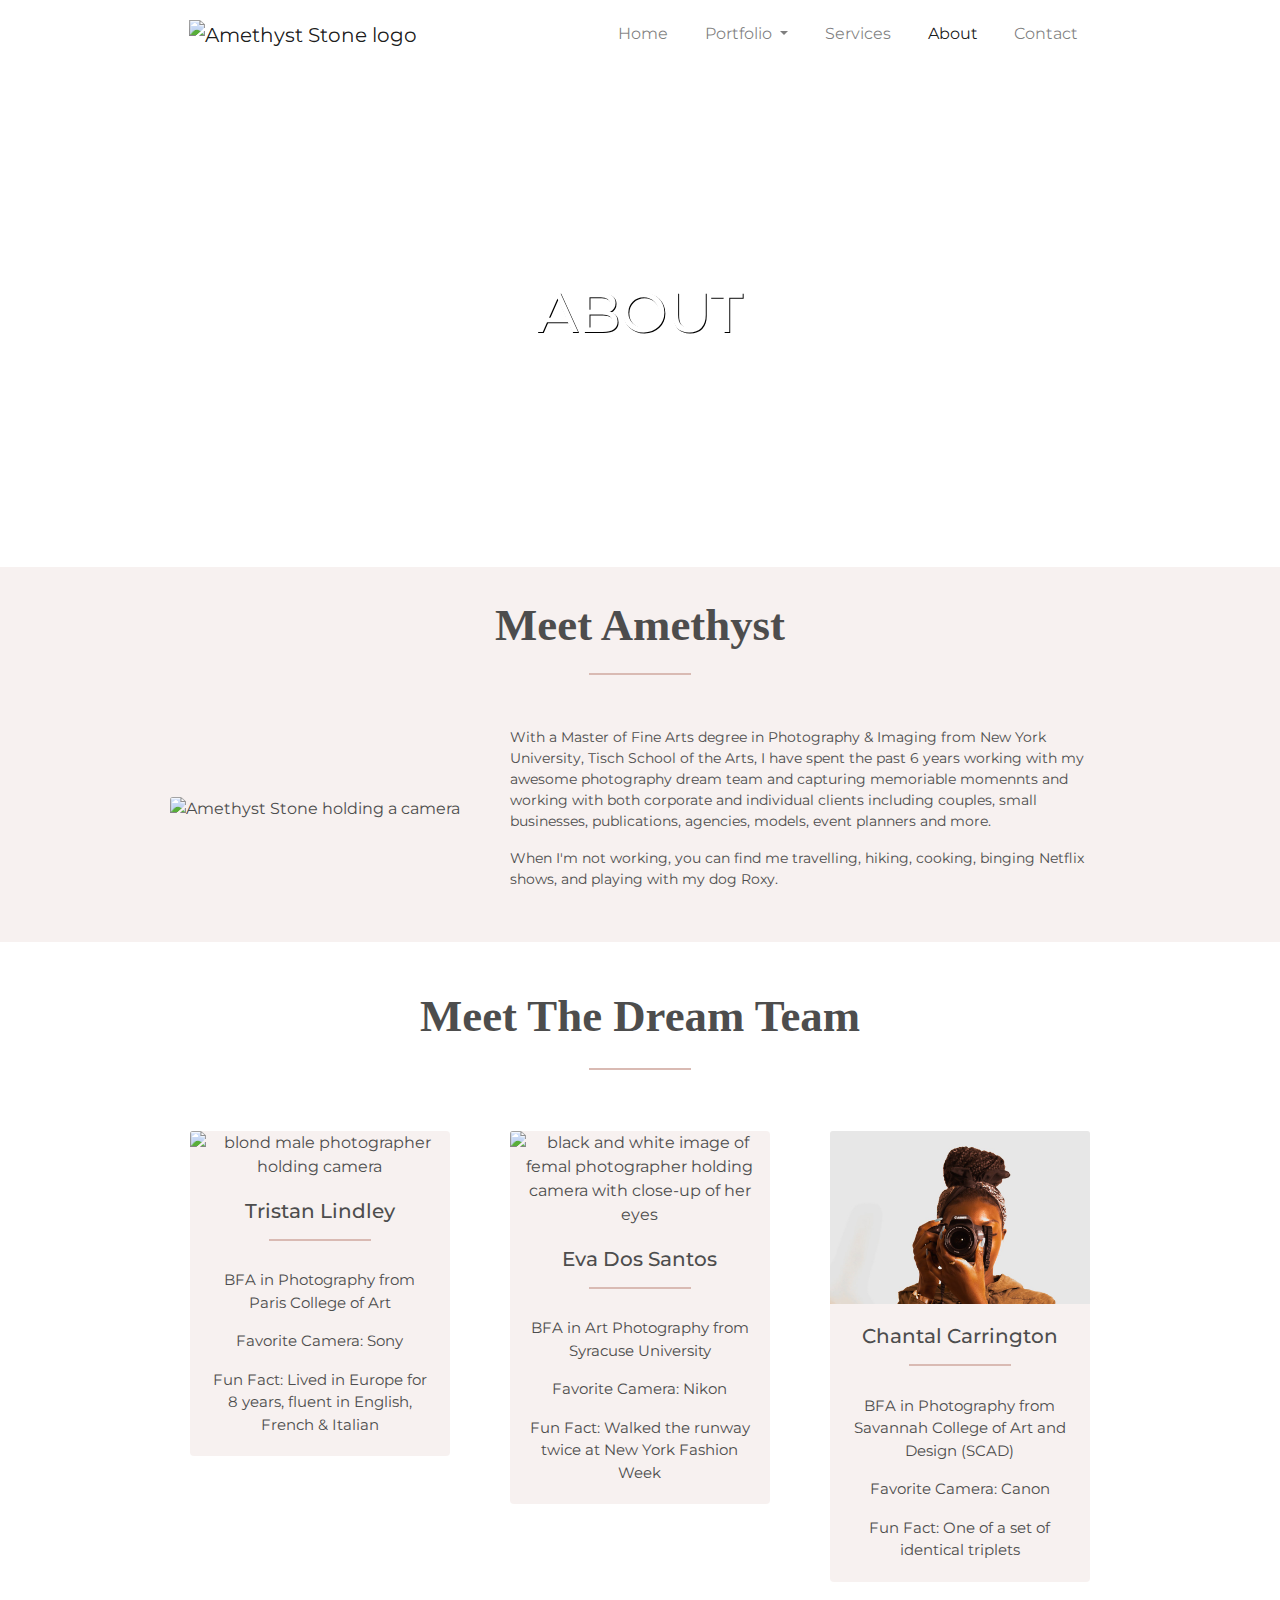
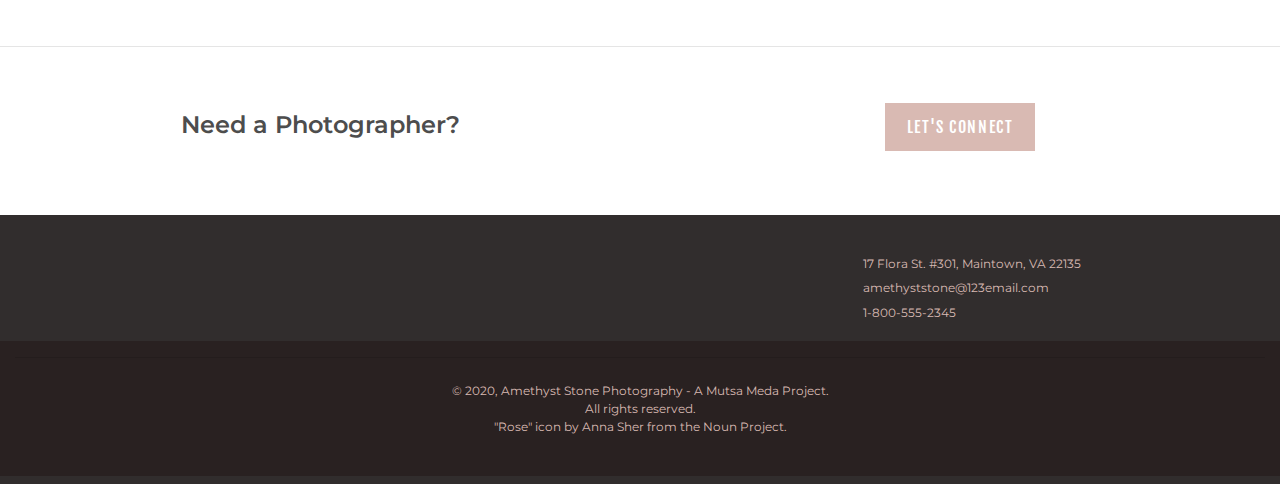
==== about.html @ 72f2c3cd "replaced service description placeholder text with real text" ====
<!DOCTYPE html>
<html lang="en">
  <head>
      <meta charset="utf-8">
      <meta name="viewport" content="width=device-width, initial-scale=1, shrink-to-fit=no">
      <link rel="stylesheet" href="https://stackpath.bootstrapcdn.com/bootstrap/4.5.2/css/bootstrap.min.css" integrity="sha384-JcKb8q3iqJ61gNV9KGb8thSsNjpSL0n8PARn9HuZOnIxN0hoP+VmmDGMN5t9UJ0Z" crossorigin="anonymous">
      <link href="https://fonts.googleapis.com/css2?family=Fjalla+One&family=Montserrat:wght@400;500;600;700;800;900&display=swap" rel="stylesheet">
      <link rel="stylesheet" href="./styles/style.css">
      <title>Amethyst Stone Photography | Washington D.C Area Photographers</title>
  </head>

  <body>

<!-- ================================================ -->
<!-- Navigation -->
<!-- ================================================ -->

  <header>

    <nav class="navbar navbar-expand-md navbar-light bg-light sticky-top">
      <a class="navbar-brand" href="index.html"><img src="./images/logo/logo_amethyststone5.png" alt="Amethyst Stone logo"></a>
       <button class="navbar-toggler" type="button" data-toggle="collapse" data-target="#navbarSupportedContent" aria-controls="navbarSupportedContent" aria-expanded="false" aria-label="Toggle navigation">
         <span class="navbar-toggler-icon"></span>
       </button>

      <div class="collapse navbar-collapse" id="navbarSupportedContent">
        <ul class="navbar-nav ml-auto">
          <li class="nav-item">
            <a class="nav-link" href="index.html">Home</a>
          </li>
          <li class="nav-item dropdown">
            <a class="nav-link dropdown-toggle" href="#" id="navbarDropdown" role="button" data-toggle="dropdown" aria-haspopup="true" aria-expanded="false">
              Portfolio
            </a>
             <div class="dropdown-menu" aria-labelledby="navbarDropdown">
               <a class="dropdown-item" href="portfolio_weddings.html">Weddings</a>
               <a class="dropdown-item" href="portfolio_engagements.html">Engagements</a>
               <a class="dropdown-item" href="portfolio_editorial.html">Editorial</a>
             </div>
          </li>
          <li class="nav-item">
            <a class="nav-link" href="services.html">Services</a>
          </li>
          <li class="nav-item active">
            <a class="nav-link" href="about.html">About</a>
          </li>
          <li class="nav-item">
            <a class="nav-link" href="contact.html">Contact</a>
          </li>
        </ul>
      </div>
    </nav>

<!-- ================================================ -->
<!-- Header/Parallax -->
<!-- ================================================ -->

    <div class="parallax_about">
        <div class="text-center about_header">
            <h1 class="display-4">About</h1>
        </div>
      </div>
      
    </header>

<!-- ================================================ -->
<!-- About Amethyst Section -->
<!-- ================================================ -->

    <main>
    
        <section>
          <div class="container-fluid about_section text-center">
            <div class="card mb-3 amethyst_section">
              <h3 class="card-title ">Meet Amethyst</h3>
                    <hr>
              <div class="row">
                <div class="col-md-6 col-lg-4">
                  <img src="./images/about/amethyst_camera.jpg" class="card-img" alt="Amethyst Stone holding a camera">
                </div>
                <div class="col-md-6 col-lg-8">
                  <div class="card-body">
                    <p class="card-text">With a Master of Fine Arts degree in Photography & Imaging from New York University, Tisch School of the Arts, I have spent the past 6 years working with my awesome photography dream team and capturing memoriable momennts and working with both corporate and individual clients including couples, small businesses, publications, agencies, models, event planners and more.</p>
                    <p class="card-text">When I'm not working, you can find me travelling, hiking, cooking, binging Netflix shows, and playing with my dog Roxy.</p>
                  </div>
                </div>
              </div>
            </div>
           </div>
         </section>

<!-- ================================================ -->
<!-- Meet the Team Section -->
<!-- ================================================ -->

         <section id="meet_team">
           <div class="container-fluid text-center dreamteam_section">
              <h3>Meet The Dream Team
              </h3>
              <hr>

              <div class="card-deck dreamteam_cards text-center">
                <div class="col-xs-12 col-sm-6 col-md-6 col-lg-4">
                  <div class="card dreamteam_listing">
                    <img class="card-img-top" src="./images/about/male_photographer.jpg" alt="blond male photographer holding camera">
                    <div class="card-body">
                      <h5 class="card-title">Tristan Lindley</h5>
                      <hr>
                      <p class="card-text">BFA in Photography from Paris College of Art</p>
                      <p class="card-text">Favorite Camera: Sony</p>
                      <p class="card-text">Fun Fact: Lived in Europe for 8 years, fluent in English, French & Italian
                      </p>
                    </div>
                  </div>
                </div>
                <div class="col-xs-12 col-sm-6 col-md-6 col-lg-4">
                  <div class="card dreamteam_listing">
                    <img class="card-img-top" src="./images/about/female_photographer.jpg" alt="black and white image of femal photographer holding camera with close-up of her eyes">
                    <div class="card-body">
                      <h5 class="card-title">Eva Dos Santos</h5>
                      <hr>
                      <p class="card-text">BFA in Art Photography from Syracuse University</p>
                      <p class="card-text">Favorite Camera: Nikon</p>
                      <p class="card-text">Fun Fact: Walked the runway twice at New York Fashion Week
                      </p>
                    </div>
                  </div>
                </div>
                <div class="col-xs-12 col-sm-6 col-md-6 col-lg-4">
                  <div class="card dreamteam_listing">
                    <img class="card-img-top" src="./images/about/female_photographer3.jpg" alt="female photographer with red beanie holding camera">
                    <div class="card-body">
                      <h5 class="card-title">Chantal Carrington</h5>
                    <hr>
                    <p class="card-text">BFA in Photography from Savannah College of Art and Design (SCAD)</p>
                    <p class="card-text">Favorite Camera: Canon</p>
                    <p class="card-text">Fun Fact: One of a set of identical triplets
                    </p>
                  </div>
                 </div>
               </div>
             </div>
            </div>
          </section>

<!-- ================================================ -->
<!-- Contact the Team -->
<!-- ================================================ -->

          <section>
            <hr>
            <div class="container-fluid text-center contact_team">
              <div class="row">
                <div class="col-md-6">
                  <h4 class="contact_team">Need a Photographer?</h4>
                </div>
                <div class="col-md-6">
                  <a href="contact.html" class="btn btn-primary contact_btn" role="button">Let's Connect</a>
                </div>
              </div>
            </div>
          </section>

<!-- ================================================ -->
<!-- Footer -->
<!-- ================================================ -->

          <section>
            <footer>
              <div class="container-fluid">
                <div class="row text-center">

                  <div class="col-md-6 social">
                      <a href="#"><i class="fab fa-facebook-f"></i></a>
                      <a href="#"><i class="fab fa-twitter"></i></a>
                      <a href="#"><i class="fab fa-instagram"></i></a>
                      <a href="#"><i class="fab fa-pinterest-p"></i></a>
                  </div>

                  <div class="col-md-6 footer_contact">
                      <p><i class="fas fa-map-marker-alt"></i>17 Flora St. #301, Maintown, VA 22135 <br>
                      <i class="fas fa-envelope"></i><a href="mailto:amethyststone@123email.com">amethyststone@123email.com</a><br>
                        <i class="fas fa-phone-alt"></i>1-800-555-2345<br></p>
                  </div>

                  <div class="col-12 bottom_footer">
                    <hr class="light">
                    <p>&copy; 2020, Amethyst Stone Photography - A Mutsa Meda Project. <br>All rights reserved.<br>"Rose" icon by Anna Sher from <a href="http://thenounproject.com/">the Noun Project</a>.</p>
                  </div>

                </div>
              </div>
            </footer>
          </section>

    </main>

<!-- ================================================ -->
<!-- Scripts-->
<!-- ================================================ -->

    <script src="https://code.jquery.com/jquery-3.5.1.slim.min.js" integrity="sha384-DfXdz2htPH0lsSSs5nCTpuj/zy4C+OGpamoFVy38MVBnE+IbbVYUew+OrCXaRkfj" crossorigin="anonymous">
    </script>
    <script src="https://cdn.jsdelivr.net/npm/popper.js@1.16.1/dist/umd/popper.min.js" integrity="sha384-9/reFTGAW83EW2RDu2S0VKaIzap3H66lZH81PoYlFhbGU+6BZp6G7niu735Sk7lN" crossorigin="anonymous">
    </script>
    <script src="https://stackpath.bootstrapcdn.com/bootstrap/4.5.2/js/bootstrap.min.js" integrity="sha384-B4gt1jrGC7Jh4AgTPSdUtOBvfO8shuf57BaghqFfPlYxofvL8/KUEfYiJOMMV+rV" crossorigin="anonymous">
    </script>
    <script src="/scripts/scripts.js">
    </script>
    <script src="https://kit.fontawesome.com/2c3c47508a.js" crossorigin="anonymous">
    </script>

  </body>
</html>
---- styles/style.css ----
* {
    margin: 0;
    padding: 0;
}

body {
    width: 100%;
    height: 100%;
    font-family: 'Montserrat', sans-serif;
    color: #4d4d4d;
}

@font-face {
    font-family: 'Holland';
    src: url('./fonts/holland-font/Holland.otf'); 
    src: url('./fonts/holland-font/Holland.ttf');
    src: url('./fonts/holland-font/Holland.woff');
    src: url('./fonts/holland-font/Holland.woff2');
    font-weight: normal;
    font-style: normal;
}

p {
    font-size: 14px;
}

.display-4 {
    font-family: 'Montserrat', sans-serif;
    font-weight: 500;
    text-transform: uppercase;
}

.section_heading h2, .breakdown_services h3, .sessions, .contact_intro h3, .about_section h3, .dreamteam_section h3 {
    font-family: 'Holland', cursive;
    font-weight: 900;
    font-size: 2.8rem;
    padding-bottom: 0.5rem;
    text-transform: capitalize;
}

.section_heading {
    padding-bottom: 3.5rem;
}

/* Navigation styling */

.navbar {
    padding: 0.8rem;
}

.navbar-light {
    margin-right: auto;
    margin-left: auto;
    max-width: 960px;
    background: #fff !important;
    border: none;
}

.navbar-brand img {
    width: 250px;
    padding-left: 1rem;
}

.company_name {
    font-weight: bold;
}

.navbar-nav li {
    padding-right: 1.3rem;
}

.navbar-light .navbar-nav .nav-link:focus, .navbar-light .navbar-nav  .nav-link:hover {
    color: #bfa19a;
}

.nav-link, .dropdown-item {
    font-size: 1rem !important;
}

.navbar-toggler {
    border: none;
}

.dropdown-menu {
    border: none;
}

.dropdown-menu a:hover {
    background-color: #f4e1dd;
}

/* Carousel styling */
.carousel {
    display: block;
    margin-right: auto;
    margin-left: auto;
    max-width: 960px;
}

/* Styling for divs with 'Padding' class */

.padding {
    padding-top: 2rem;
    padding-bottom: 2.5rem;
}


/* General primary button styling */

.btn-primary {
    background-color: #d9bab3;
    font-family: 'Fjalla One', sans-serif;
    letter-spacing: 0.1rem;
    color: #fff !important;
    border: 1px solid #d9bab3;
    border-radius: 0;
    text-transform: uppercase;
    padding: 0.7rem 1.3rem 0.7rem 1.3rem;
}

.btn-primary:hover {
    background-color: #edc7b7;
    color: #4d4d4d !important;
    border: 1px solid #edc7b7;
}

.package_btn {
    margin-bottom: 0.7rem;
}

/* Introduction section styling */

.intro {
    background: rgba(217, 187, 180, 0.2);
}

.intro_heading h1 {
    font-weight: 500;
    font-size: 1rem;
    text-transform: uppercase;
    padding-top: 0.5rem;
    padding-bottom: 0.5rem;
}

.intro_content {
    padding-left: 4rem;
    padding-right: 4rem;
}

.intro hr {
    border: 1px solid #d9bab3;
    width: 100px;
    margin: 0 auto;
}

.intro_text {
    padding-top: 2rem;
    padding-bottom: 0.7rem;
    font-size: 14px;
    display: block;
    margin-right: auto;
    margin-left: auto;
    max-width: 960px;
}

/* Portfolio section styling in index.html */

.portfolio_section hr, .instagram_section hr  {
    border: 1px solid #d9bab3;
    width: 100px;
    margin: 0 auto;
}

.portfolio_cards {
    margin-right: auto;
    margin-left: auto;
    max-width: 960px;
}

.portfolio_cards a {
    color: #4d4d4d;
    text-decoration: none;
    text-transform: uppercase;
}

.services_card {
    border: none;
}

.services_card a:hover {
    color: #cfafa7;
}

.services_img:hover {
    filter: brightness(110%);
}

.services_title {
    text-transform: uppercase;
    padding-top: 0.7rem;
}

/* Parallax styling on index.html */

.parallax {
    background-image: url(../images/parallax/necklace_overlay.jpg);
    height: 450px;
    width: 100%;
    background-attachment: fixed;
    background-position: center;
    background-repeat: no-repeat;
    background-size: cover;
}

.parallax_text i, .testimonial_text i {
    font-size: 4rem;
    padding-bottom: 1.7rem;
    padding-top: 5rem;
    color: #fff;
    opacity: 0.7;
}

.parallax_text p, .testimonial_text p {
    font-size: 1.2rem;
    font-weight: 400;
    color: #fff;
    padding-left: 2.5rem;
    padding-right: 2.5rem;
    display: block;
    margin-left: auto;
    margin-right: auto;
    max-width: 960px;
}

.quote_source {
    font-style: italic;
}

/* Instagram section styling */

.instagram_section {
    padding: 3.5rem 0;
    display: block;
    margin-left: auto;
    margin-right: auto;
    margin-bottom: 2rem;
    max-width: 960px;
}

.insta_card {
    border: none;
}

.insta_post:hover {
    filter: brightness(110%);
}

  /* Footer styling */

footer {
    background-color: #312d2d;
    color: #d9bab3;
    padding-top: 2.3rem;
    padding-bottom: 0.5rem;
}

footer p {
    font-size: 0.75rem;
    display: block;
    margin-left: auto;
    margin-right: auto;
    max-width: 960px;
}

footer a {
    text-decoration: none;
    color: #d9bab3;
}

footer a:hover {
    text-decoration: none;
    color: #c09a91;
}

.social {
    padding-top: 0.3rem;
    padding-bottom: 1.2rem;
}

.fa-instagram, .fa-facebook-f, .fa-pinterest-p, .fa-twitter {
    font-size: 1.4rem;
    padding: 0.8rem;
}

.footer_contact {
    line-height: 1.9;
    text-align: justify;
    display: flex;
}

.fa-envelope, .fa-phone-alt, .fa-map-marker-alt {
    font-size: 0.8rem;
    color: #b9b3b1;
    padding-right: 1.5rem;
}

.bottom_footer {
    background-color: #292121;
    color: #d9bab3;
}

.bottom_footer p {
    padding-top: 0.5rem;
    padding-bottom: 1.5rem;
}


/* Responsive Breakpoints for index.html */

/* Extra small devices (portrait phones, less than 576px) */
@media only screen and (max-width: 576px) {

    .navbar-brand img {
        width: 210px;
        padding-left: 1rem;
    }

    .navbar {
        padding: 0.5rem;
    }

    .padding {
        padding-top: 2rem;
        padding-bottom: 3rem;
    }

    .intro_heading h1 {
        font-size: 110%;
    }

    .intro_content {
        padding: 0;
    }

    .intro_heading {
        padding-bottom: 1.8rem;
    }

    .intro_text {
        padding-top: 0;
    }

    .btn-outline-secondary {
        margin-top: 1.1rem;
        padding: 0.5rem 1rem;
    }

    .section_heading {
        padding-bottom: 3.3rem;
    }

    .parallax {
        background-position: left;
    }

    .quote_section i {
        font-size: 200%;
        padding-bottom: 1rem;
    }

    .testimonial_text i {
        font-size: 3rem;
    }
    
    .parallax_text p {
        font-size: 100%;
        padding-left: 2.5rem;
        padding-right: 2.5rem;
    }

    .instagram_section {
        padding: 2rem;
    }

    .bottom_footer p {
        width: 93%;
        margin: auto;
    }

/* Extra small devices styling for services.html */


.pricing_deck {
    padding-right: 0 !important;
    padding-left: 0 !important;
    margin-bottom: 4rem;
    }

/* Extra small device styling for about.html */

.dreamteam_cards {
    margin-left: 0.1rem !important;
    margin-right: 0.1rem !important;
}

/* Extra small device styling for contact.html */


/* General Extra Small devices styling for feeatures appearing on multiple web pages */

.display-4 {
    font-size: 300%;
    }

}

/* Small devices (landscape phones, 576px and up) */
@media only screen and (min-width: 576px) {    
     

    .parallax_text {
        width: 100%;
    }

/* Small devices styling for services.html */

}

/* Medium devices (tablets, 768px and up) */
@media only screen and (min-width: 768px) {

 }

/* Large devices (desktops, 992px and up) */
@media only screen and (min-width: 992px) { ... }

/* Extra large devices (large desktops, 1200px and up) */
@media only screen and (min-width: 1200px) { ... }


/* The code below is styling for services.html */

.parallax_services {
    background-image: url("../images/services/fall_bride_overlay.jpg");
    min-height: 500px; 
    position: relative;
    background-attachment: fixed;
    background-position: center;
    background-repeat: no-repeat;
    background-size: cover;
    margin-bottom: 2rem;
    display: block;
    margin-right: auto;
    margin-left: auto;
    max-width: 960px;
}

.services_header {
    position: absolute;
    top: 50%;
    left: 50%;
    transform: translate(-50%, -50%);
    color: #fff;
    text-shadow: 0.5px 0.5px 0.5px #000;
}

.breakdown_services {
    margin-top: 2rem;
    margin-bottom: 2.2rem;
    display: block;
    margin-right: auto;
    margin-left: auto;
    max-width: 960px;
}

.breakdown_services hr, .contact_intro hr {
    border: 1px solid #d9bab3;
    width: 100px;
    margin: 0 auto;
}

.service_description, .contact_description {
    margin-top: 2.7rem;
}

.service_styles {
    font-weight: 600;
    padding-top: 1rem;
    border: transparent;
    outline: none;
}

.photo_styles {
    color: #d9bab3;
}

/* Testimonial styling */

.testimonial {
    background-image: url(../images/services/newlyweds_embracing_lovingly1.jpg);
    height: 450px;
    width: 100%;
    background-attachment: fixed;
    background-position: center;
    background-repeat: no-repeat;
    background-size: cover;
}

/* Pricing section styling */

.sessions {
    padding-top: 3rem;
}

.session_hr {
    border: 1px solid #d9bab3;
    width: 100px;
    margin: 0 auto;
}

.pricing_section {
    display: block;
    margin-right: auto;
    margin-left: auto;
    max-width: 960px;
}

.pricing_deck {
    margin-right: auto;
    margin-left: auto;
    max-width: 960px;
    margin-bottom: 2rem;
}

.pricing_card {
    background: rgba(217, 187, 180, 0.2);
    border: none;
    padding-top: 1.2rem;
}

.price {
    font-weight: 600;
    font-size: 2rem;
    margin: auto;
}

.per_hour {
    font-size: 1rem;
}

.pricing_deck ul {
    list-style: none;
}

.pricing_deck ul li {
    padding-top: 1.5rem;
}

.book_button {
    margin-top: 1.3rem;
    margin-bottom: 1.3rem;
}

/* The code below is styling for portfolio_weddings.html */

/* Parallax styling */

.parallax_weddings {
    background-image: url("../images/portfolio/weddings/kiss_field_overlay.jpg");
    min-height: 500px; 
    position: relative;
    background-attachment: fixed;
    background-position: center;
    background-repeat: no-repeat;
    background-size: cover;
    margin-bottom: 2rem;
    display: block;
    margin-right: auto;
    margin-left: auto;
    max-width: 960px;
}

.weddings_header {
        position: absolute;
        top: 60%;
        left: 50%;
        transform: translate(-50%, -50%);
        color: #fff;
        text-shadow: 0.5px 0.5px 0.5px #000;
}

/* Gallery styling */


#gallery_section {
    display: -ms-flexbox;
    display: flex;
    -ms-flex-wrap: wrap;
    flex-wrap: wrap;
    padding: 0 4px;
    margin: 4rem;
  }

  #gallery_section img:hover {
      cursor: pointer;
  }
  
  /* Create four equal columns that sits next to each other */
  .column {
    -ms-flex: 25%; /* IE10 */
    flex: 25%;
    max-width: 25%;
    padding: 0 4px;
  }
  
  .column img {
    margin-top: 8px;
    vertical-align: middle;
    width: 100%;
  }
  
  .column img:hover {
    filter: brightness(110%);
  }

  /* Responsive layout for galleries - makes a two column-layout instead of four columns */
  @media only screen and (max-width: 800px) {
    .column {
      -ms-flex: 50%;
      flex: 50%;
      max-width: 50%;
    }
  }
  
  /* Responsive layout for galleries - makes the two columns stack on top of each other instead of next to each other */
  @media only screen and (max-width: 600px) {
    .column {
      -ms-flex: 100%;
      flex: 100%;
      max-width: 100%;
    }
  }

/* The code below is styling for portfolio_engagements.html */

/* Parallax styling */

.parallax_engagements {
    background-image: url("../images/portfolio/engagements/engaged_rednails_overlay.jpg");
    min-height: 500px; 
    position: relative;
    background-attachment: fixed;
    background-position: center;
    background-repeat: no-repeat;
    background-size: cover;
    margin-bottom: 2rem;
    display: block;
    margin-right: auto;
    margin-left: auto;
    max-width: 960px;
}

.engagements_header {
        position: absolute;
        top: 60%;
        left: 50%;
        transform: translate(-50%, -50%);
        color: #fff;
        text-shadow: 0.5px 0.5px 0.5px #000;
}

/* The code below is styling for portfolio_editorial.html */

/* Parallax styling */

.parallax_editorial {
    background-image: url("../images/portfolio/editorial/model_behind_tree_overlay.jpg");
    min-height: 500px; 
    position: relative;
    background-attachment: fixed;
    background-position: center;
    background-repeat: no-repeat;
    background-size: cover;
    margin-bottom: 2rem;
    display: block;
    margin-right: auto;
    margin-left: auto;
    max-width: 960px;
}

.editorial_header {
        position: absolute;
        top: 60%;
        left: 50%;
        transform: translate(-50%, -50%);
        color: #fff;
        text-shadow: 0.5px 0.5px 0.5px #000;
}

/* The code below is styling for about.html */

/* Parallax styling */

.parallax_about {
    background-image: url("../images/about/embracing_newlyweds_bw1.jpg");
    min-height: 500px; 
    position: relative;
    background-attachment: fixed;
    background-position: center;
    background-repeat: no-repeat;
    background-size: cover;
    display: block;
    margin-right: auto;
    margin-left: auto;
    max-width: 960px;
}

.about_header {
        position: absolute;
        top: 50%;
        left: 50%;
        transform: translate(-50%, -50%);
        color: #fff;
        text-shadow: 0.5px 0.5px 0.5px #000;
}

.about_section {
    background: rgba(217, 187, 180, 0.2);
    padding-bottom: 1rem;
}

.about_section h3 {
    padding-top: 1rem;
}

.about_section hr {
        width: 100px;
        border: 1px solid #d9bab3;
        margin: 0 auto 2rem;
}

.amethyst_section {
    background:rgba(217, 187, 180, 0);
    border: none;
    padding-top: 1rem;
    display: block;
    margin-right: auto;
    margin-left: auto;
    max-width: 960px;
}

.amethyst_section img {
    position: relative;
    top: 50%;
    left: 50%;
    transform: translate(-50%, -50%);
}

.amethyst_section p {
    text-align: left;
}

#meet_team {
    display: block;
    margin-right: auto;
    margin-left: auto;
    max-width: 960px;
}

.dreamteam_section hr {
    width: 100px;
    border: 1px solid #d9bab3;
    margin: 1rem auto 1.8rem !important;
}

.dreamteam_section {
    margin-top: 3rem;
    margin-bottom: 1.5rem;
}

.dreamteam_listing hr {
    width: 100px;
    border: 1px solid #d9bab3;
    margin: 0 auto;
}

.dreamteam_listing {
    background: rgba(217, 187, 180, 0.2);
    border: none;
    margin: 2rem auto;
}

.dreamteam_listing p {
    font-size: 15px;
}

#meet_team {
    margin-bottom: 4rem;
}

.contact_team {
    font-weight: 600;
    margin-top: 2rem;
    margin-bottom: 2rem;
}

.contact_btn {
    margin-top: 1.5rem;
    margin-bottom: 2rem;
}

/* The code below is styling for contact.html */

/* Parallax styling */

.parallax_contact {
    background-image: url("../images/contact/embracing_couple_garden_overlay.jpg");
    min-height: 500px; 
    position: relative;
    background-attachment: fixed;
    background-position: center;
    background-repeat: no-repeat;
    background-size: cover;
    display: block;
    margin-right: auto;
    margin-left: auto;
    max-width: 960px;
}

.contact_header {
        position: absolute;
        top: 50%;
        left: 50%;
        transform: translate(-50%, -50%);
        color: #fff;
        text-shadow: 0.5px 0.5px 0.5px #000;
}

.contact_intro {
    margin-top: 2rem;
    margin-bottom: 2.2rem;
}

.contact_wrapper {
    display: block;
    margin-right: auto;
    margin-left: auto;
    max-width: 960px;
}

.contact_section {
    margin-top: 2.5rem;
}

.contact_section a {
    color: #bfa19a !important;
    text-decoration: none;
}

.lets_chat {
    text-transform: lowercase;
}

.form-control {
    margin-bottom: 1.5rem;
}

.address_section {
    margin-bottom: 3rem;
}
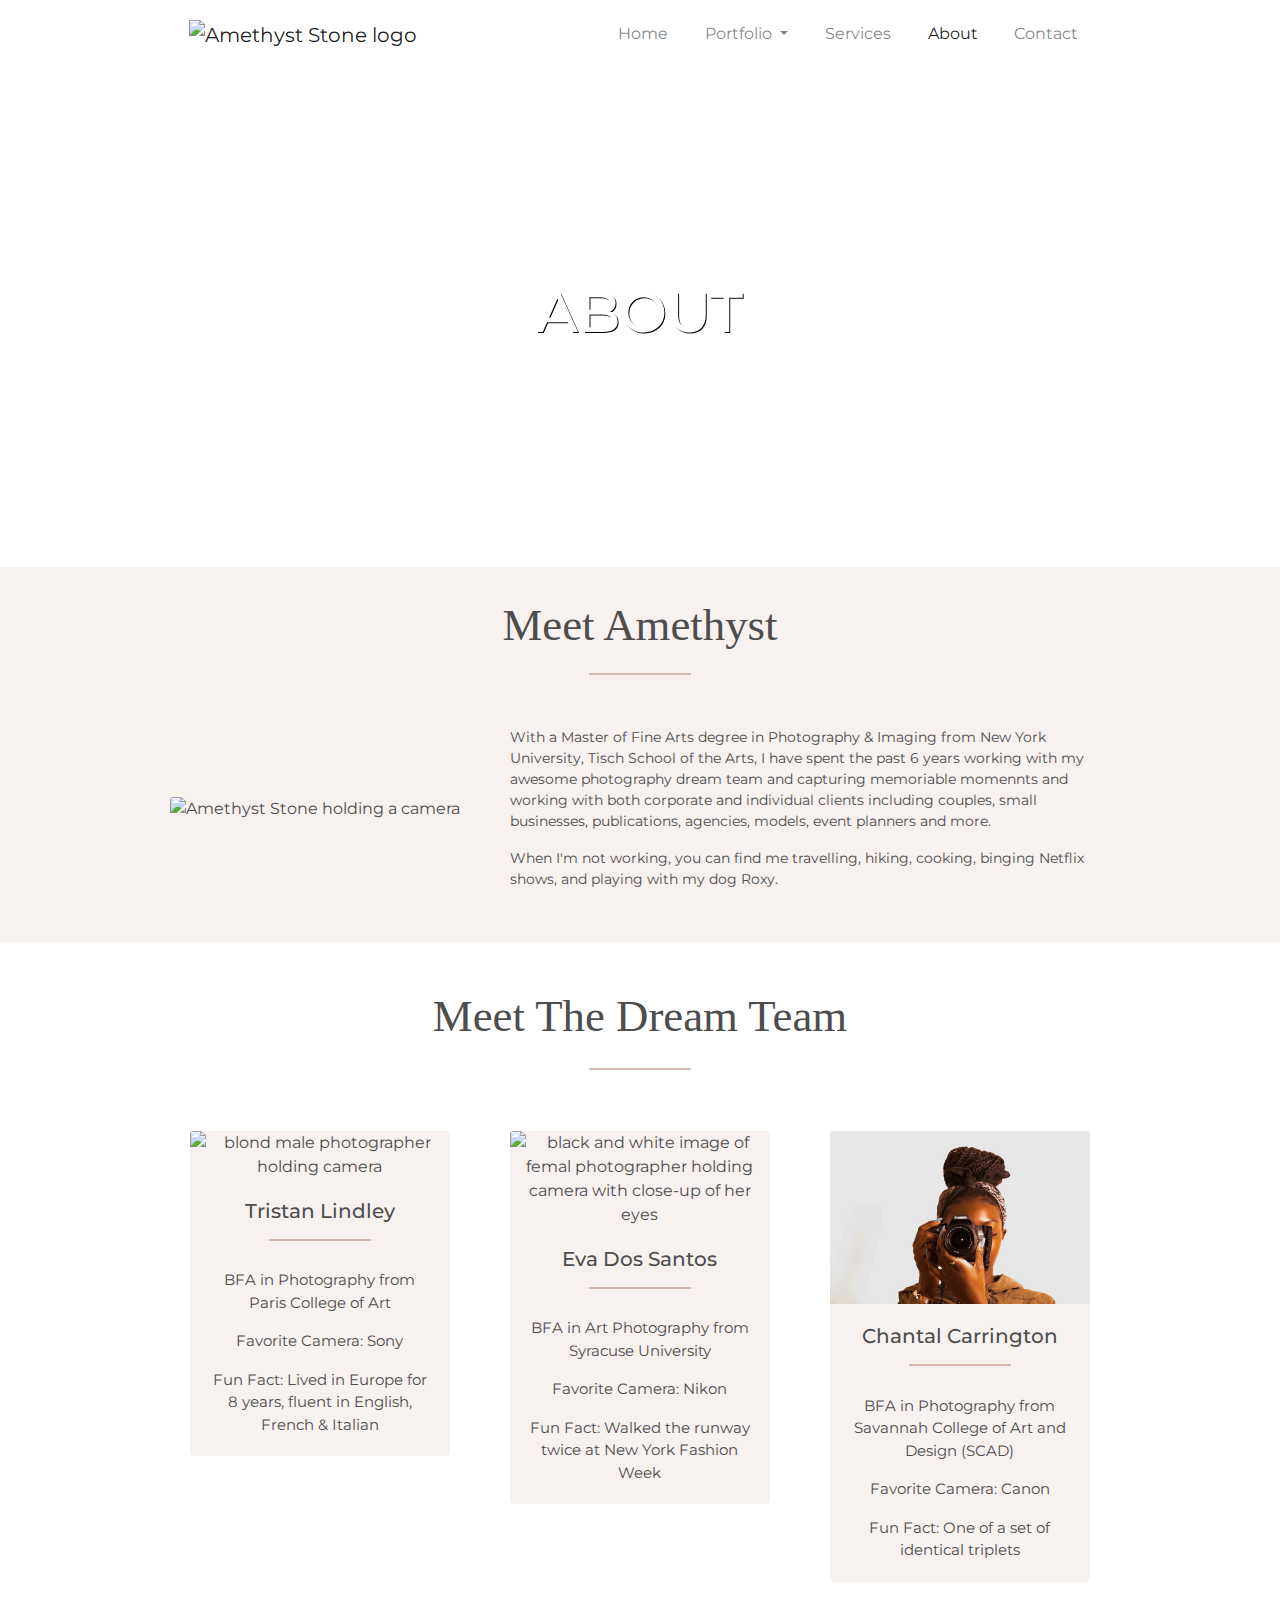
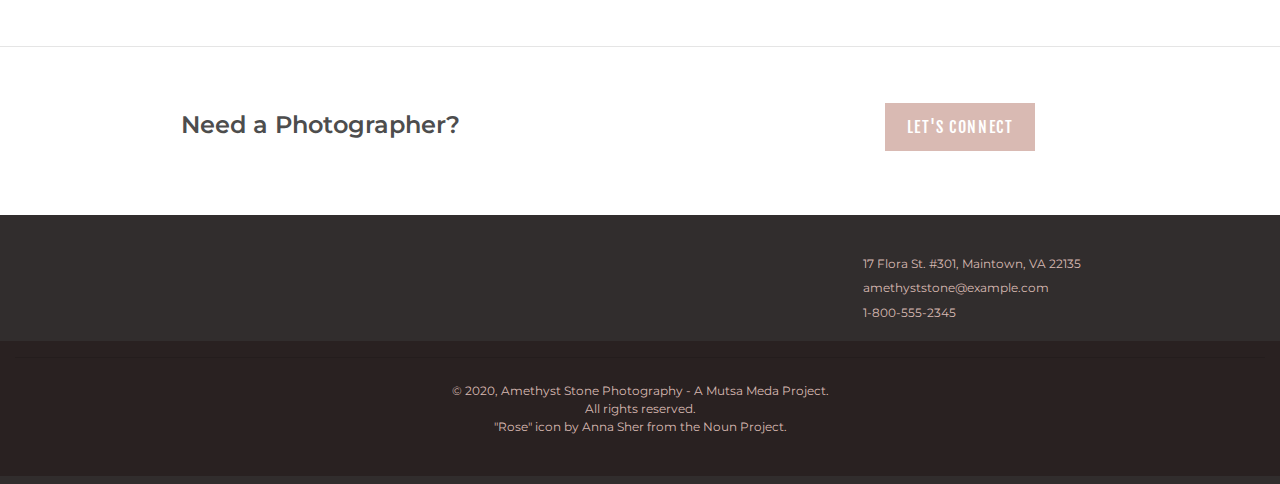
==== commit 1ab1e835: "linked script file to pin gallery images on all portfolio html pages" ====
--- a/about.html
+++ b/about.html
@@ -171,15 +171,15 @@
                 <div class="row text-center">
 
                   <div class="col-md-6 social">
-                      <a href="#"><i class="fab fa-facebook-f"></i></a>
-                      <a href="#"><i class="fab fa-twitter"></i></a>
-                      <a href="#"><i class="fab fa-instagram"></i></a>
-                      <a href="#"><i class="fab fa-pinterest-p"></i></a>
+                      <a href="https://www.facebook.com"><i class="fab fa-facebook-f"></i></a>
+                      <a href="https://twitter.com"><i class="fab fa-twitter"></i></a>
+                      <a href="https://www.instagram.com/"><i class="fab fa-instagram"></i></a>
+                      <a href="https://www.pinterest.com/"><i class="fab fa-pinterest-p"></i></a>
                   </div>
 
                   <div class="col-md-6 footer_contact">
                       <p><i class="fas fa-map-marker-alt"></i>17 Flora St. #301, Maintown, VA 22135 <br>
-                      <i class="fas fa-envelope"></i><a href="mailto:amethyststone@123email.com">amethyststone@123email.com</a><br>
+                      <i class="fas fa-envelope"></i><a href="mailto:amethyststone@example.com">amethyststone@example.com</a><br>
                         <i class="fas fa-phone-alt"></i>1-800-555-2345<br></p>
                   </div>
 
--- a/styles/style.css
+++ b/styles/style.css
@@ -32,7 +32,7 @@
 
 .section_heading h2, .breakdown_services h3, .sessions, .contact_intro h3, .about_section h3, .dreamteam_section h3 {
     font-family: 'Holland', cursive;
-    font-weight: 900;
+    font-weight: 400;
     font-size: 2.8rem;
     padding-bottom: 0.5rem;
     text-transform: capitalize;
@@ -390,12 +390,6 @@
 /* Extra small devices styling for services.html */
 
 
-.pricing_deck {
-    padding-right: 0 !important;
-    padding-left: 0 !important;
-    margin-bottom: 4rem;
-    }
-
 /* Extra small device styling for about.html */
 
 .dreamteam_cards {
@@ -483,6 +477,10 @@
     margin-top: 2.7rem;
 }
 
+.service_description {
+    text-align: left;
+}
+
 .service_styles {
     font-weight: 600;
     padding-top: 1rem;
@@ -519,10 +517,10 @@
 }
 
 .pricing_section {
-    display: block;
-    margin-right: auto;
-    margin-left: auto;
-    max-width: 960px;
+    margin-right: auto;
+    margin-left: auto;
+    max-width: 960px;
+    padding-bottom: 2rem;
 }
 
 .pricing_deck {
@@ -536,6 +534,11 @@
     background: rgba(217, 187, 180, 0.2);
     border: none;
     padding-top: 1.2rem;
+    margin-bottom: 1.8rem !important;
+}
+
+.card-subtitle {
+    padding-bottom: 1rem;
 }
 
 .price {
@@ -550,10 +553,11 @@
 
 .pricing_deck ul {
     list-style: none;
+    padding-top: 1rem;
 }
 
 .pricing_deck ul li {
-    padding-top: 1.5rem;
+    padding-top: 0.7rem;
 }
 
 .book_button {
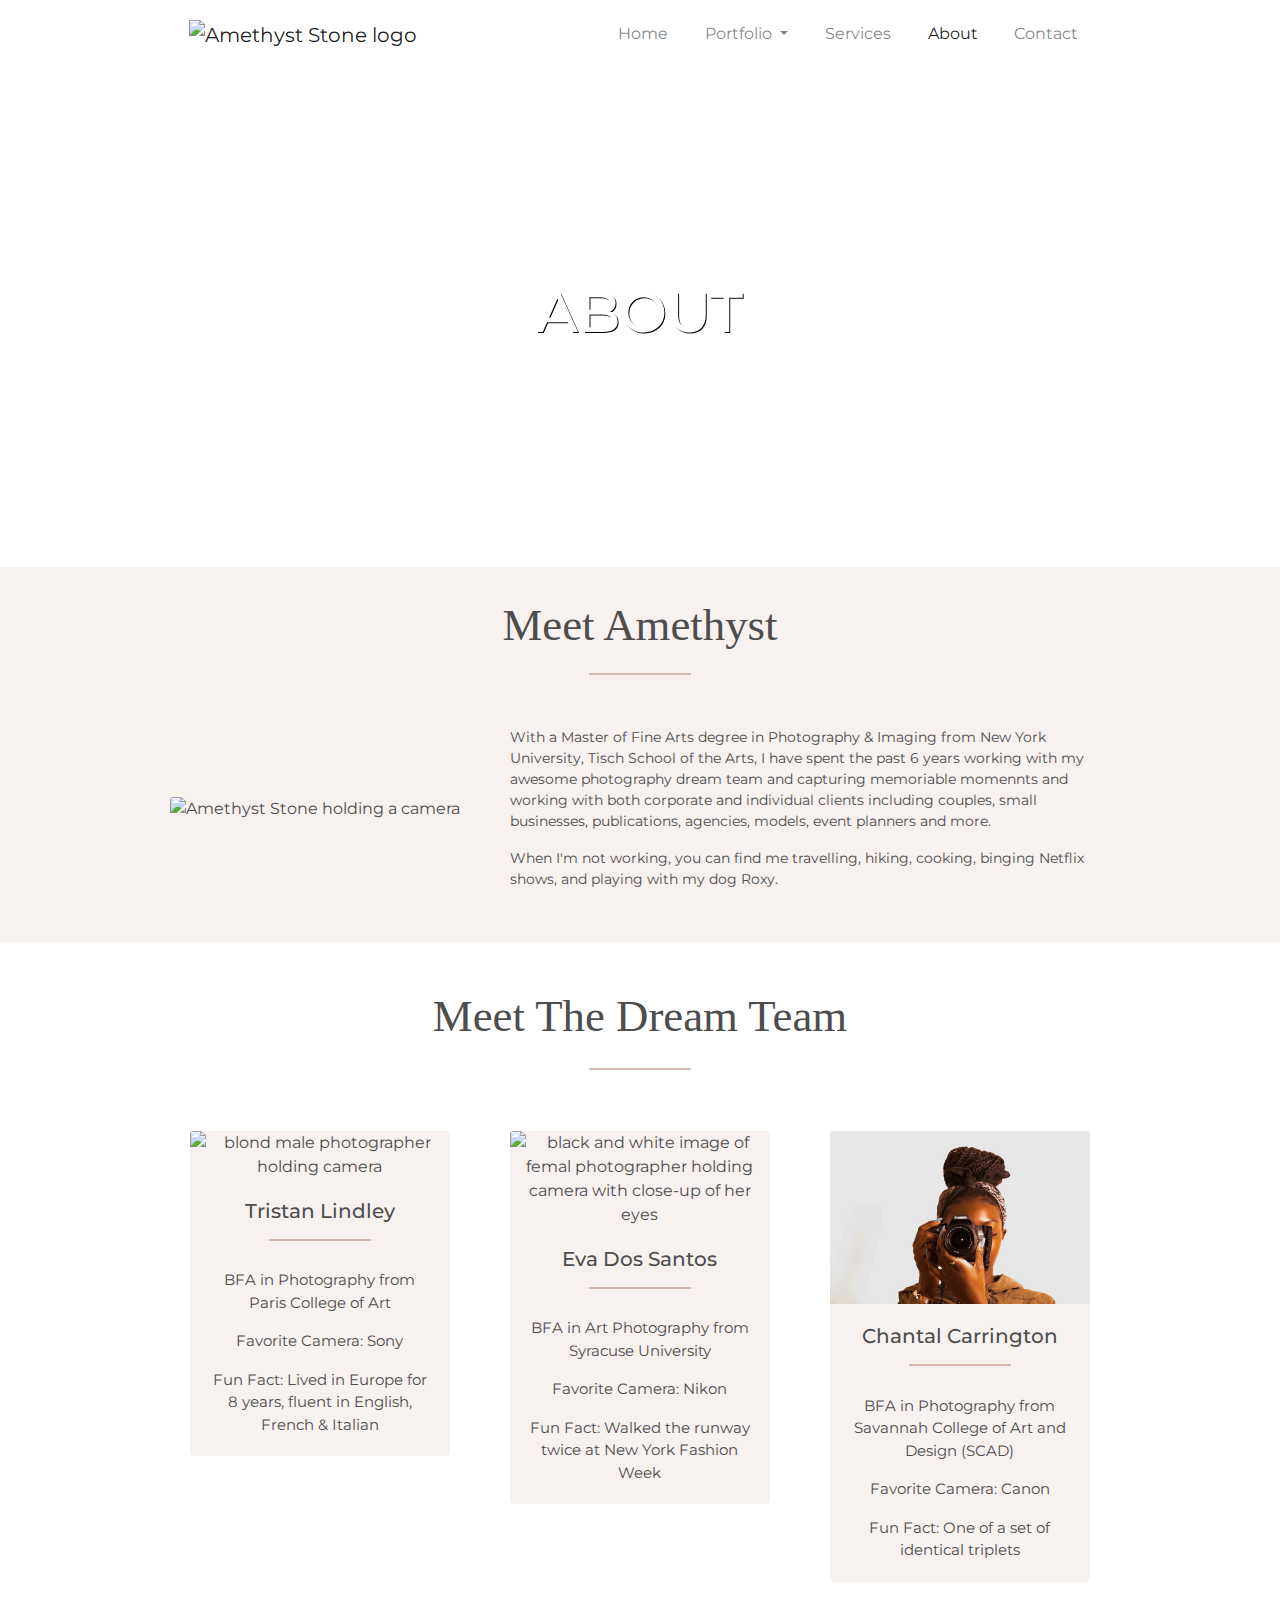
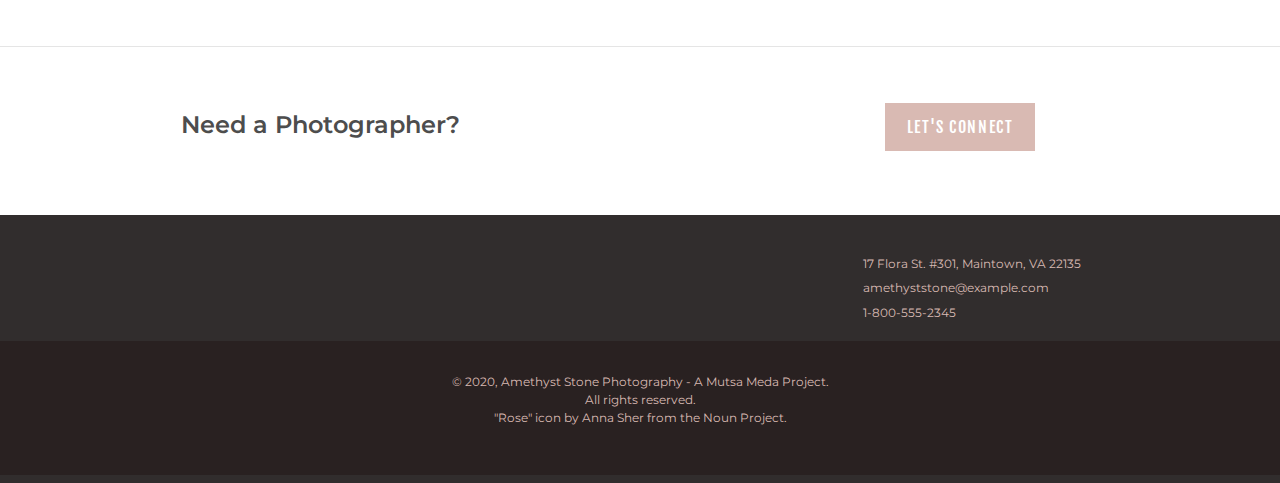
==== commit 3287543f: "added fade in interactions when user scrolls down page in scripts.js and linked to all html pages" ====
--- a/about.html
+++ b/about.html
@@ -5,6 +5,7 @@
       <meta name="viewport" content="width=device-width, initial-scale=1, shrink-to-fit=no">
       <link rel="stylesheet" href="https://stackpath.bootstrapcdn.com/bootstrap/4.5.2/css/bootstrap.min.css" integrity="sha384-JcKb8q3iqJ61gNV9KGb8thSsNjpSL0n8PARn9HuZOnIxN0hoP+VmmDGMN5t9UJ0Z" crossorigin="anonymous">
       <link href="https://fonts.googleapis.com/css2?family=Fjalla+One&family=Montserrat:wght@400;500;600;700;800;900&display=swap" rel="stylesheet">
+      <link rel="stylesheet" href="https://unpkg.com/aos@next/dist/aos.css"/>
       <link rel="stylesheet" href="./styles/style.css">
       <title>Amethyst Stone Photography | Washington D.C Area Photographers</title>
   </head>
@@ -184,7 +185,6 @@
                   </div>
 
                   <div class="col-12 bottom_footer">
-                    <hr class="light">
                     <p>&copy; 2020, Amethyst Stone Photography - A Mutsa Meda Project. <br>All rights reserved.<br>"Rose" icon by Anna Sher from <a href="http://thenounproject.com/">the Noun Project</a>.</p>
                   </div>
 
@@ -205,6 +205,10 @@
     </script>
     <script src="https://stackpath.bootstrapcdn.com/bootstrap/4.5.2/js/bootstrap.min.js" integrity="sha384-B4gt1jrGC7Jh4AgTPSdUtOBvfO8shuf57BaghqFfPlYxofvL8/KUEfYiJOMMV+rV" crossorigin="anonymous">
     </script>
+        <script src="https://unpkg.com/aos@next/dist/aos.js"></script>
+        <script>
+          AOS.init();
+        </script>
     <script src="/scripts/scripts.js">
     </script>
     <script src="https://kit.fontawesome.com/2c3c47508a.js" crossorigin="anonymous">
--- a/styles/style.css
+++ b/styles/style.css
@@ -42,6 +42,13 @@
     padding-bottom: 3.5rem;
 }
 
+/* Styling for divs with 'Padding' class */
+
+.padding {
+    padding-top: 2rem;
+    padding-bottom: 2.5rem;
+}
+
 /* Navigation styling */
 
 .navbar {
@@ -77,19 +84,28 @@
     font-size: 1rem !important;
 }
 
+.nav-link {
+    text-align: center;
+}
+
 .navbar-toggler {
     border: none;
 }
-
 .dropdown-menu {
     border: none;
+    text-align: center !important;
 }
 
 .dropdown-menu a:hover {
     background-color: #f4e1dd;
 }
 
+.dropdown-item {
+    color: #8e8c8c;
+}
+
 /* Carousel styling */
+
 .carousel {
     display: block;
     margin-right: auto;
@@ -97,15 +113,7 @@
     max-width: 960px;
 }
 
-/* Styling for divs with 'Padding' class */
-
-.padding {
-    padding-top: 2rem;
-    padding-bottom: 2.5rem;
-}
-
-
-/* General primary button styling */
+/* Primary button styling */
 
 .btn-primary {
     background-color: #d9bab3;
@@ -124,11 +132,15 @@
     border: 1px solid #edc7b7;
 }
 
+.btn-primary:active {
+    background: #edc7b7 !important;
+}
+
 .package_btn {
     margin-bottom: 0.7rem;
 }
 
-/* Introduction section styling */
+/* Introduction Section for index.html */
 
 .intro {
     background: rgba(217, 187, 180, 0.2);
@@ -163,7 +175,7 @@
     max-width: 960px;
 }
 
-/* Portfolio section styling in index.html */
+/* Portfolio Section for index.html */
 
 .portfolio_section hr, .instagram_section hr  {
     border: 1px solid #d9bab3;
@@ -200,7 +212,7 @@
     padding-top: 0.7rem;
 }
 
-/* Parallax styling on index.html */
+/* Parallax for index.html */
 
 .parallax {
     background-image: url(../images/parallax/necklace_overlay.jpg);
@@ -212,31 +224,34 @@
     background-size: cover;
 }
 
+.parallax_text, .testimonial_text {
+    display: block;
+    margin-left: auto;
+    margin-right: auto;
+    max-width: 960px;
+    padding-top: 4rem;
+}
+
 .parallax_text i, .testimonial_text i {
     font-size: 4rem;
-    padding-bottom: 1.7rem;
-    padding-top: 5rem;
     color: #fff;
     opacity: 0.7;
+    padding-bottom: 1.2rem;
 }
 
 .parallax_text p, .testimonial_text p {
     font-size: 1.2rem;
     font-weight: 400;
     color: #fff;
-    padding-left: 2.5rem;
-    padding-right: 2.5rem;
-    display: block;
-    margin-left: auto;
-    margin-right: auto;
-    max-width: 960px;
+    padding-left: 0.5rem;
+    padding-right: 0.5rem;
 }
 
 .quote_source {
     font-style: italic;
 }
 
-/* Instagram section styling */
+/* Instagram Section for index.html */
 
 .instagram_section {
     padding: 3.5rem 0;
@@ -255,7 +270,7 @@
     filter: brightness(110%);
 }
 
-  /* Footer styling */
+/* Footer styling */
 
 footer {
     background-color: #312d2d;
@@ -300,136 +315,16 @@
 
 .fa-envelope, .fa-phone-alt, .fa-map-marker-alt {
     font-size: 0.8rem;
-    color: #b9b3b1;
+    color: #d9bab3;
     padding-right: 1.5rem;
 }
 
 .bottom_footer {
     background-color: #292121;
     color: #d9bab3;
-}
-
-.bottom_footer p {
-    padding-top: 0.5rem;
-    padding-bottom: 1.5rem;
-}
-
-
-/* Responsive Breakpoints for index.html */
-
-/* Extra small devices (portrait phones, less than 576px) */
-@media only screen and (max-width: 576px) {
-
-    .navbar-brand img {
-        width: 210px;
-        padding-left: 1rem;
-    }
-
-    .navbar {
-        padding: 0.5rem;
-    }
-
-    .padding {
-        padding-top: 2rem;
-        padding-bottom: 3rem;
-    }
-
-    .intro_heading h1 {
-        font-size: 110%;
-    }
-
-    .intro_content {
-        padding: 0;
-    }
-
-    .intro_heading {
-        padding-bottom: 1.8rem;
-    }
-
-    .intro_text {
-        padding-top: 0;
-    }
-
-    .btn-outline-secondary {
-        margin-top: 1.1rem;
-        padding: 0.5rem 1rem;
-    }
-
-    .section_heading {
-        padding-bottom: 3.3rem;
-    }
-
-    .parallax {
-        background-position: left;
-    }
-
-    .quote_section i {
-        font-size: 200%;
-        padding-bottom: 1rem;
-    }
-
-    .testimonial_text i {
-        font-size: 3rem;
-    }
-    
-    .parallax_text p {
-        font-size: 100%;
-        padding-left: 2.5rem;
-        padding-right: 2.5rem;
-    }
-
-    .instagram_section {
-        padding: 2rem;
-    }
-
-    .bottom_footer p {
-        width: 93%;
-        margin: auto;
-    }
-
-/* Extra small devices styling for services.html */
-
-
-/* Extra small device styling for about.html */
-
-.dreamteam_cards {
-    margin-left: 0.1rem !important;
-    margin-right: 0.1rem !important;
-}
-
-/* Extra small device styling for contact.html */
-
-
-/* General Extra Small devices styling for feeatures appearing on multiple web pages */
-
-.display-4 {
-    font-size: 300%;
-    }
-
-}
-
-/* Small devices (landscape phones, 576px and up) */
-@media only screen and (min-width: 576px) {    
-     
-
-    .parallax_text {
-        width: 100%;
-    }
-
-/* Small devices styling for services.html */
-
-}
-
-/* Medium devices (tablets, 768px and up) */
-@media only screen and (min-width: 768px) {
-
- }
-
-/* Large devices (desktops, 992px and up) */
-@media only screen and (min-width: 992px) { ... }
-
-/* Extra large devices (large desktops, 1200px and up) */
-@media only screen and (min-width: 1200px) { ... }
+    padding-top: 2rem;
+    padding-bottom: 2rem;
+}
 
 
 /* The code below is styling for services.html */
@@ -492,7 +387,7 @@
     color: #d9bab3;
 }
 
-/* Testimonial styling */
+/* Testimonial Section for services.html */
 
 .testimonial {
     background-image: url(../images/services/newlyweds_embracing_lovingly1.jpg);
@@ -504,7 +399,7 @@
     background-size: cover;
 }
 
-/* Pricing section styling */
+/* Pricing Section for services.html */
 
 .sessions {
     padding-top: 3rem;
@@ -567,7 +462,7 @@
 
 /* The code below is styling for portfolio_weddings.html */
 
-/* Parallax styling */
+/* Parallax styling for portfolio_weddings.html */
 
 .parallax_weddings {
     background-image: url("../images/portfolio/weddings/kiss_field_overlay.jpg");
@@ -586,14 +481,14 @@
 
 .weddings_header {
         position: absolute;
-        top: 60%;
+        top: 50%;
         left: 50%;
         transform: translate(-50%, -50%);
         color: #fff;
         text-shadow: 0.5px 0.5px 0.5px #000;
 }
 
-/* Gallery styling */
+/* Gallery styling for all portfolio pages (portfolio_weddings.html, portfolio_engagements.html, portfolio_editorial.html) */
 
 
 #gallery_section {
@@ -602,14 +497,17 @@
     -ms-flex-wrap: wrap;
     flex-wrap: wrap;
     padding: 0 4px;
-    margin: 4rem;
+    margin-right: auto;
+    margin-left: auto;
+    max-width: 960px;
   }
 
   #gallery_section img:hover {
       cursor: pointer;
   }
   
-  /* Create four equal columns that sits next to each other */
+  /* For Galleries - Create four equal columns next to each other */
+
   .column {
     -ms-flex: 25%; /* IE10 */
     flex: 25%;
@@ -627,7 +525,8 @@
     filter: brightness(110%);
   }
 
-  /* Responsive layout for galleries - makes a two column-layout instead of four columns */
+  /* Responsive layout for galleries - creates a two column-layout instead of four columns */
+
   @media only screen and (max-width: 800px) {
     .column {
       -ms-flex: 50%;
@@ -637,6 +536,7 @@
   }
   
   /* Responsive layout for galleries - makes the two columns stack on top of each other instead of next to each other */
+
   @media only screen and (max-width: 600px) {
     .column {
       -ms-flex: 100%;
@@ -647,7 +547,7 @@
 
 /* The code below is styling for portfolio_engagements.html */
 
-/* Parallax styling */
+/* Parallax Section for portfolio_engagements.html*/
 
 .parallax_engagements {
     background-image: url("../images/portfolio/engagements/engaged_rednails_overlay.jpg");
@@ -666,7 +566,7 @@
 
 .engagements_header {
         position: absolute;
-        top: 60%;
+        top: 50%;
         left: 50%;
         transform: translate(-50%, -50%);
         color: #fff;
@@ -675,7 +575,7 @@
 
 /* The code below is styling for portfolio_editorial.html */
 
-/* Parallax styling */
+/* Parallax Section for portfolio_editorial.html */
 
 .parallax_editorial {
     background-image: url("../images/portfolio/editorial/model_behind_tree_overlay.jpg");
@@ -694,16 +594,19 @@
 
 .editorial_header {
         position: absolute;
-        top: 60%;
+        top: 50%;
         left: 50%;
         transform: translate(-50%, -50%);
         color: #fff;
         text-shadow: 0.5px 0.5px 0.5px #000;
+        margin-right: auto;
+        margin-left: auto;
+        max-width: 960px;
 }
 
 /* The code below is styling for about.html */
 
-/* Parallax styling */
+/* Parallax Section for about.html */
 
 .parallax_about {
     background-image: url("../images/about/embracing_newlyweds_bw1.jpg");
@@ -815,7 +718,7 @@
 
 /* The code below is styling for contact.html */
 
-/* Parallax styling */
+/* Parallax Section for contact.html */
 
 .parallax_contact {
     background-image: url("../images/contact/embracing_couple_garden_overlay.jpg");
@@ -867,8 +770,102 @@
 
 .form-control {
     margin-bottom: 1.5rem;
-}
-
+    border-radius: 0;
+    background: #f2f0f0;
+}
+
+#my-form-status {
+    color: rgb(28, 108, 27);
+    font-size: 15px;
+    font-weight: 500;
+}
 .address_section {
     margin-bottom: 3rem;
-}+}
+
+/* Responsive Breakpoints - Extra small devices (portrait phones, less than 576px) */
+
+@media only screen and (max-width: 576px) {
+
+/* Responsive layout - General Extra Small devices styling for features appearing on multiple web pages */
+
+  .display-4 {
+    font-size: 250%;
+    }
+
+/* Responsive layout for index.html */
+
+    .navbar-brand img {
+        width: 210px;
+        padding-left: 1rem; 
+    }
+
+    .navbar {
+        padding: 0.5rem;
+    }
+
+    .padding {
+        padding-top: 2rem;
+        padding-bottom: 3rem;
+    }
+
+    .intro_heading h1 {
+        font-size: 110%;
+    }
+
+    .intro_content {
+        padding: 0;
+    }
+
+    .intro_heading {
+        padding-bottom: 1.8rem;
+    }
+
+    .intro_text {
+        padding-top: 0;
+    }
+
+    .btn-outline-secondary {
+        margin-top: 1.1rem;
+        padding: 0.5rem 1rem;
+    }
+
+    .section_heading {
+        padding-bottom: 3.3rem;
+    }
+
+    .parallax {
+        background-position: left;
+    }
+
+    .parallax_text p, .testimonial_text p {
+        font-size: 110%;
+    }
+
+    .parallax_text i, .testimonial_text i {
+        font-size: 250%;
+    }
+
+    .instagram_section {
+        padding: 2rem;
+    }
+
+    .bottom_footer p {
+        width: 93%;
+        margin: auto;
+    }
+
+/* Responsive layout - Extra small device styling for portfolio_engagements.html */
+
+  .engagements_header h1 {
+      font-size: 190%;
+  }
+
+/* Responsive layout - Extra small device styling for about.html */
+
+  .dreamteam_cards {
+      margin-left: 0.1rem !important;
+      margin-right: 0.1rem !important;
+  }
+
+}
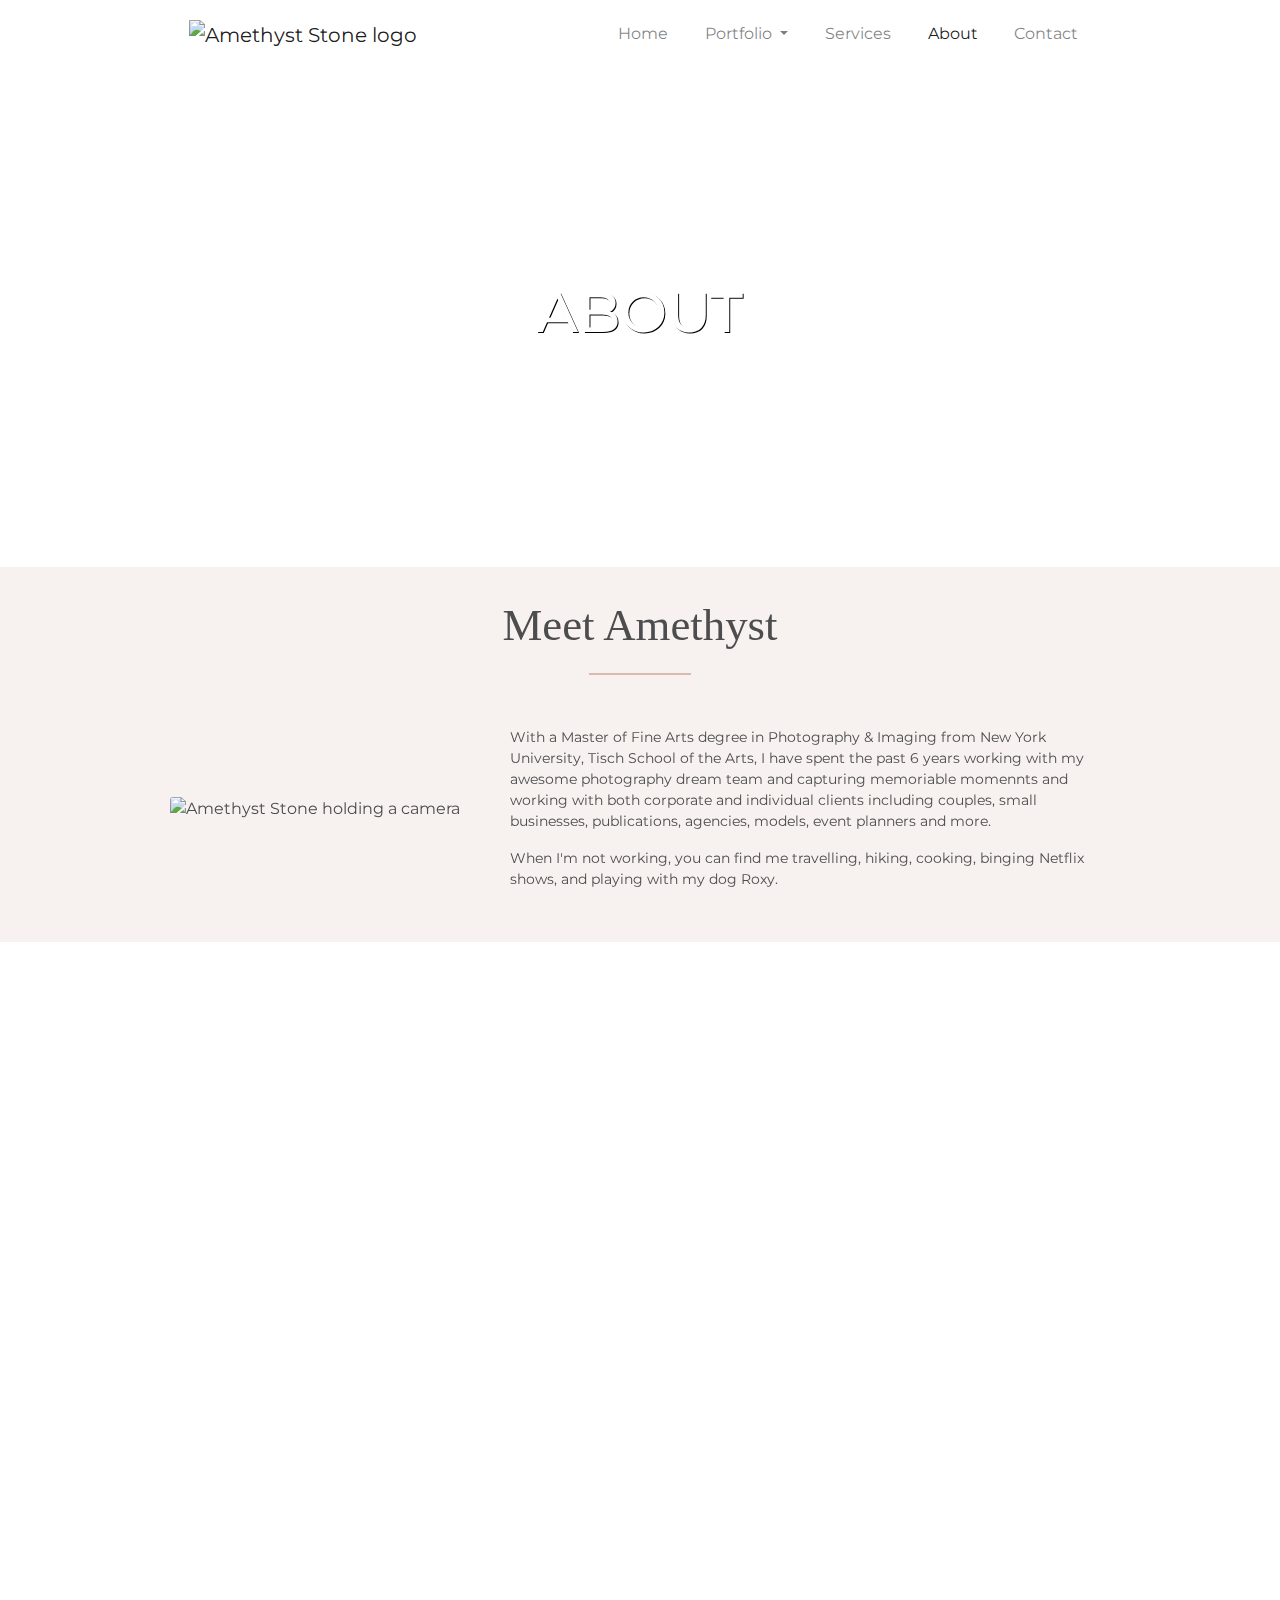
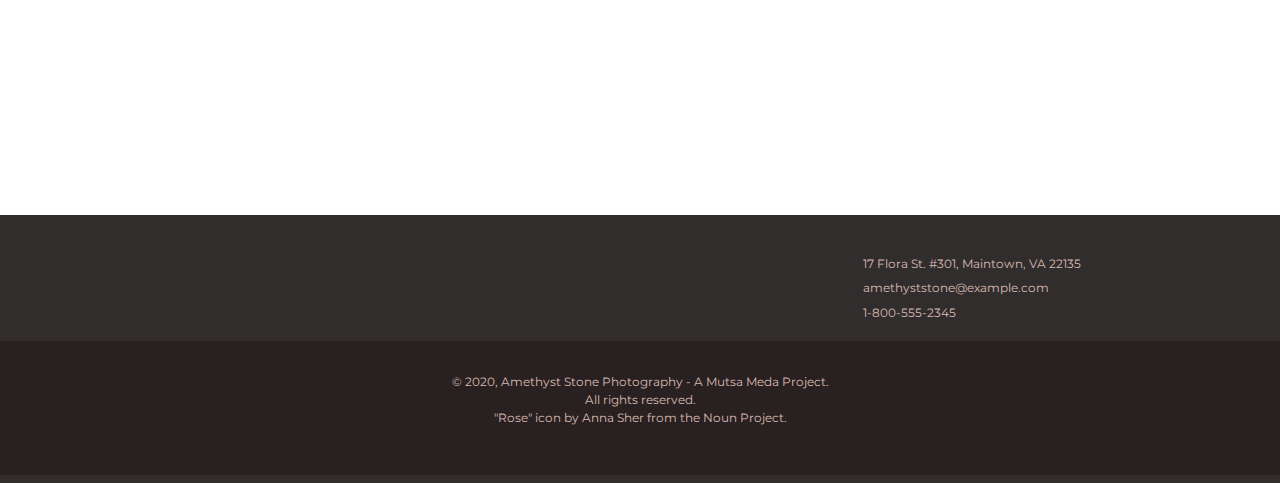
==== commit 526e0d73: "added fade-in effect on all pages" ====
--- a/about.html
+++ b/about.html
@@ -71,6 +71,7 @@
     <main>
     
         <section>
+          <div data-aos="fade-in">
           <div class="container-fluid about_section text-center">
             <div class="card mb-3 amethyst_section">
               <h3 class="card-title ">Meet Amethyst</h3>
@@ -88,6 +89,7 @@
               </div>
             </div>
            </div>
+           </div>
          </section>
 
 <!-- ================================================ -->
@@ -95,6 +97,7 @@
 <!-- ================================================ -->
 
          <section id="meet_team">
+          <div data-aos="fade-in">
            <div class="container-fluid text-center dreamteam_section">
               <h3>Meet The Dream Team
               </h3>
@@ -142,6 +145,7 @@
                </div>
              </div>
             </div>
+            </div>
           </section>
 
 <!-- ================================================ -->
@@ -149,6 +153,7 @@
 <!-- ================================================ -->
 
           <section>
+            <div data-aos="fade-in">
             <hr>
             <div class="container-fluid text-center contact_team">
               <div class="row">
@@ -160,6 +165,7 @@
                 </div>
               </div>
             </div>
+            </div>
           </section>
 
 <!-- ================================================ -->
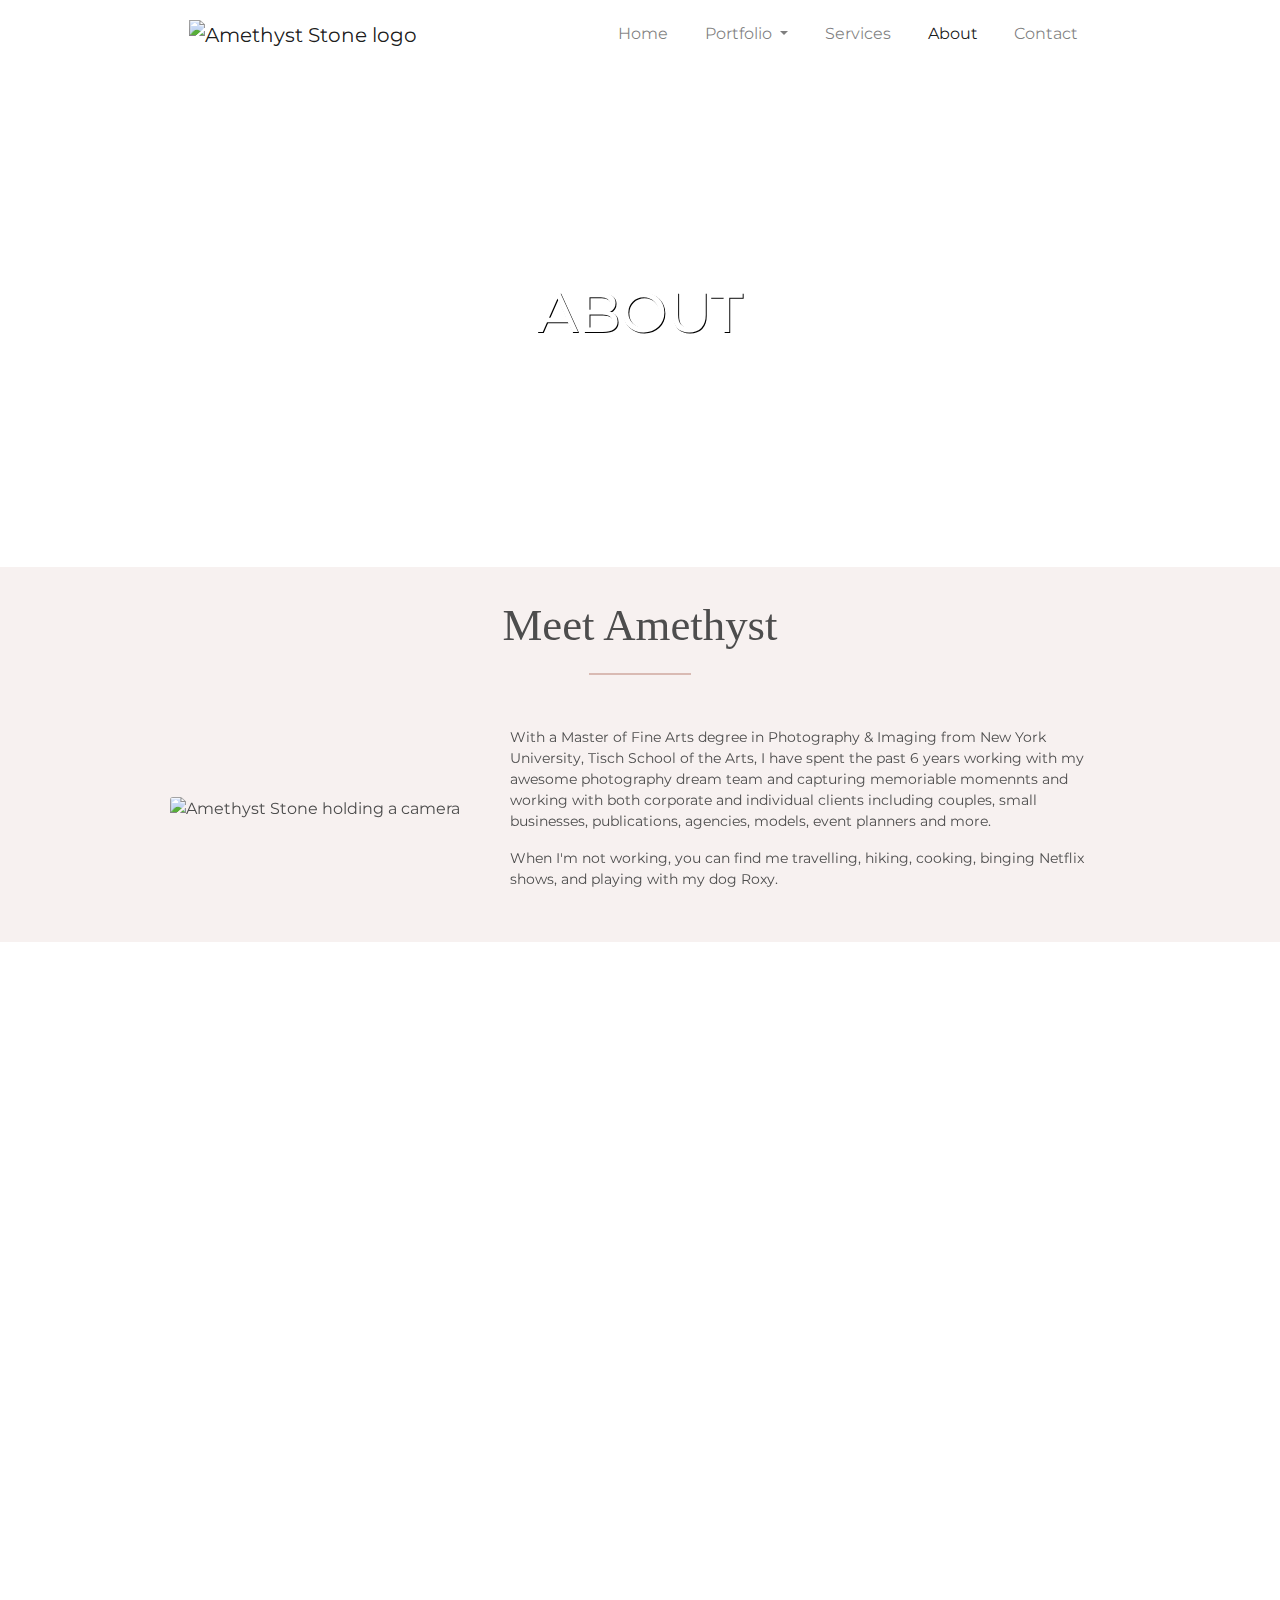
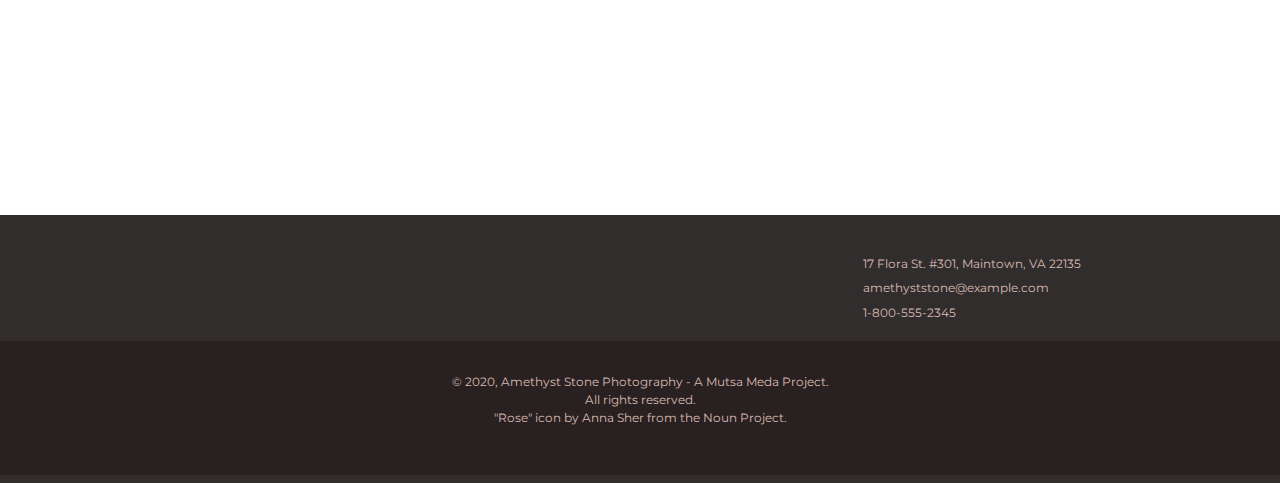
==== commit 5445c831: "fixed padding around secgtions on index.html, adjusted min-height of prallaxes on index.html and ser" ====
--- a/about.html
+++ b/about.html
@@ -56,13 +56,17 @@
 <!-- Header/Parallax -->
 <!-- ================================================ -->
 
+<div data-aos="fade-in">
     <div class="parallax_about">
         <div class="text-center about_header">
             <h1 class="display-4">About</h1>
         </div>
       </div>
+</div>
       
     </header>
+
+    <button onclick="topFunction()" id="topBtn" title="Go to top"><i class="fas fa-chevron-up"></i></button>
 
 <!-- ================================================ -->
 <!-- About Amethyst Section -->
--- a/styles/style.css
+++ b/styles/style.css
@@ -44,11 +44,6 @@
 
 /* Styling for divs with 'Padding' class */
 
-.padding {
-    padding-top: 2rem;
-    padding-bottom: 2.5rem;
-}
-
 /* Navigation styling */
 
 .navbar {
@@ -112,6 +107,30 @@
     margin-left: auto;
     max-width: 960px;
 }
+
+/* Back to top button */
+
+#topBtn {
+    display: none; /* Hidden by default */
+    position: fixed;
+    bottom: 20px;
+    right: 20px;
+    z-index: 99; 
+    border: none; 
+    outline: none; 
+    background-color: #d9bab3;
+    opacity: 0.9;
+    color: #fff; 
+    cursor: pointer; 
+    padding: 0.1rem 0.6rem;
+    border-radius: 50%; 
+    font-size: 1.5rem;
+  }
+  
+  #topBtn:hover {
+    background-color: #edc7b7;
+    color: #000;
+  }
 
 /* Primary button styling */
 
@@ -155,8 +174,7 @@
 }
 
 .intro_content {
-    padding-left: 4rem;
-    padding-right: 4rem;
+    padding: 2rem 4rem;
 }
 
 .intro hr {
@@ -177,6 +195,11 @@
 
 /* Portfolio Section for index.html */
 
+.portfolio_section {
+    padding-top: 2rem;
+    padding-bottom: 2rem;
+}
+
 .portfolio_section hr, .instagram_section hr  {
     border: 1px solid #d9bab3;
     width: 100px;
@@ -216,7 +239,7 @@
 
 .parallax {
     background-image: url(../images/parallax/necklace_overlay.jpg);
-    height: 450px;
+    min-height: 350px;
     width: 100%;
     background-attachment: fixed;
     background-position: center;
@@ -229,7 +252,7 @@
     margin-left: auto;
     margin-right: auto;
     max-width: 960px;
-    padding-top: 4rem;
+    padding-top: 3rem;
 }
 
 .parallax_text i, .testimonial_text i {
@@ -391,7 +414,7 @@
 
 .testimonial {
     background-image: url(../images/services/newlyweds_embracing_lovingly1.jpg);
-    height: 450px;
+    min-height: 350px;
     width: 100%;
     background-attachment: fixed;
     background-position: center;
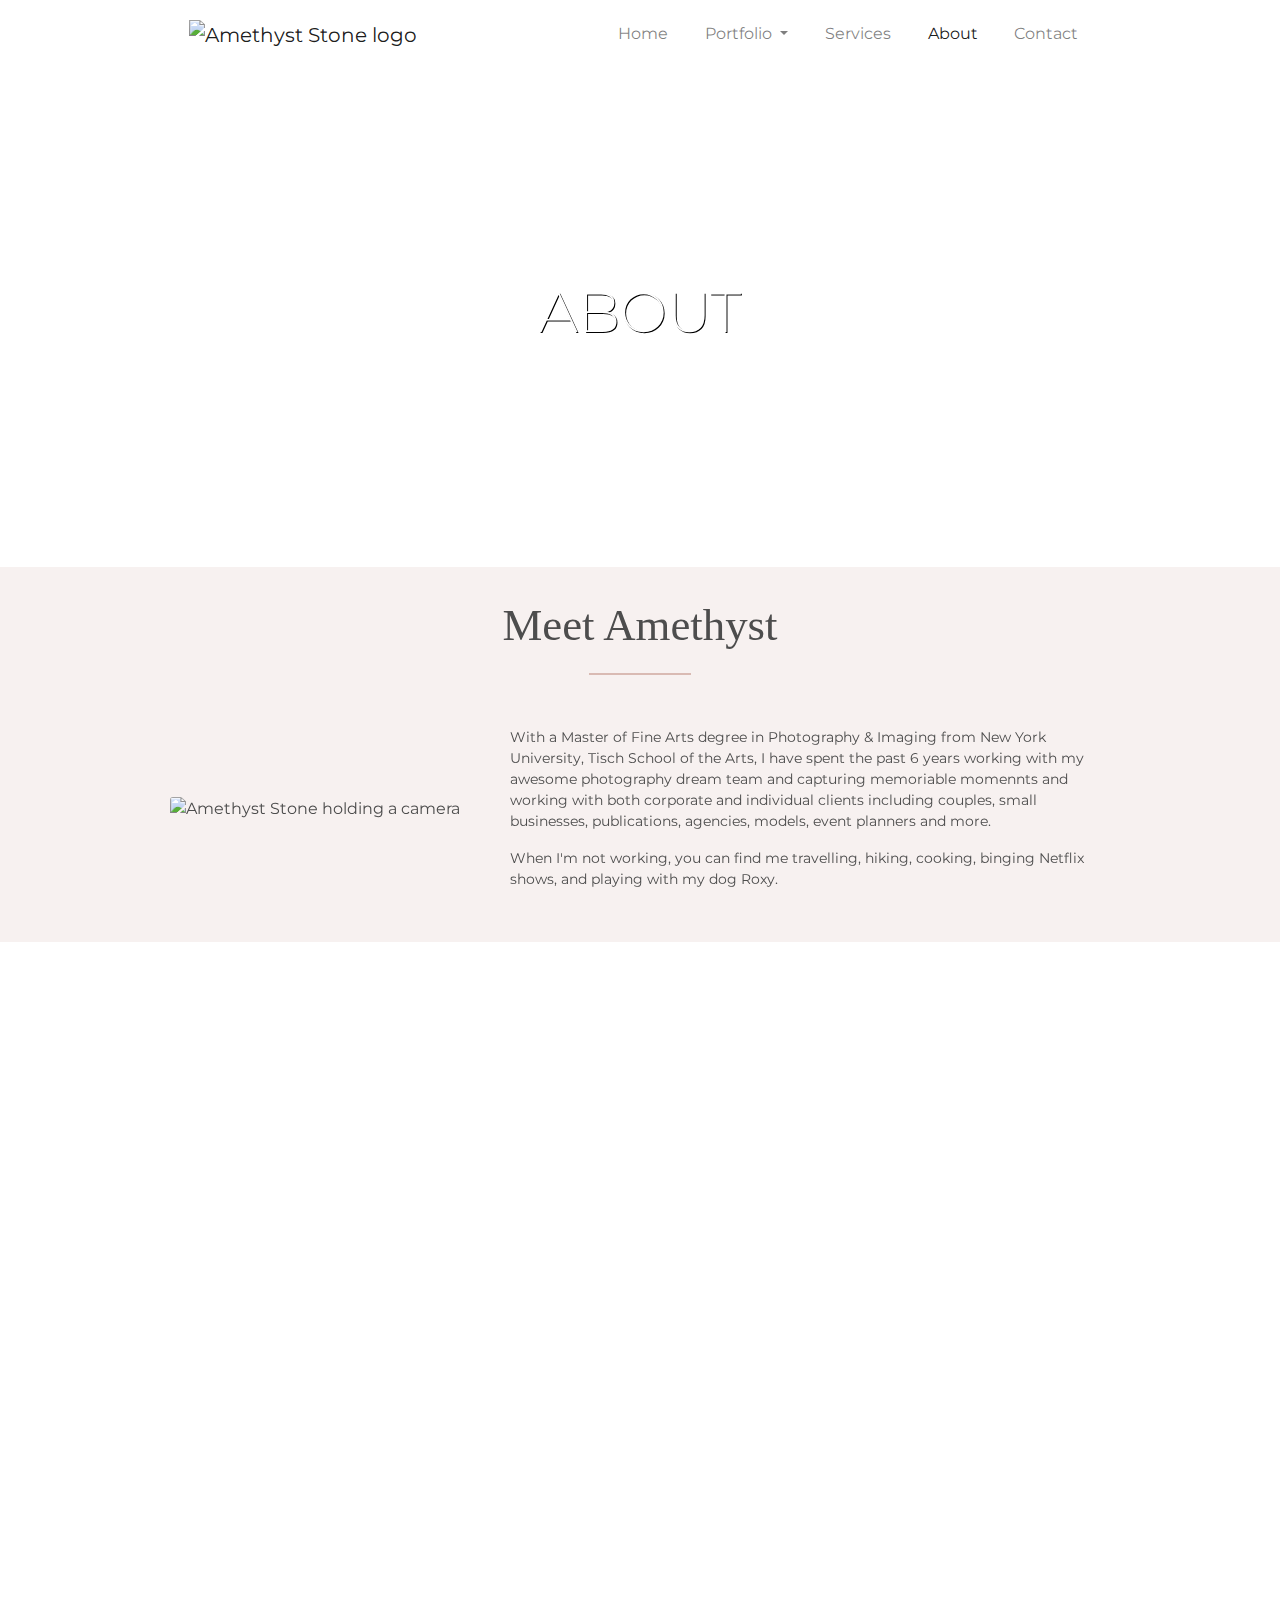
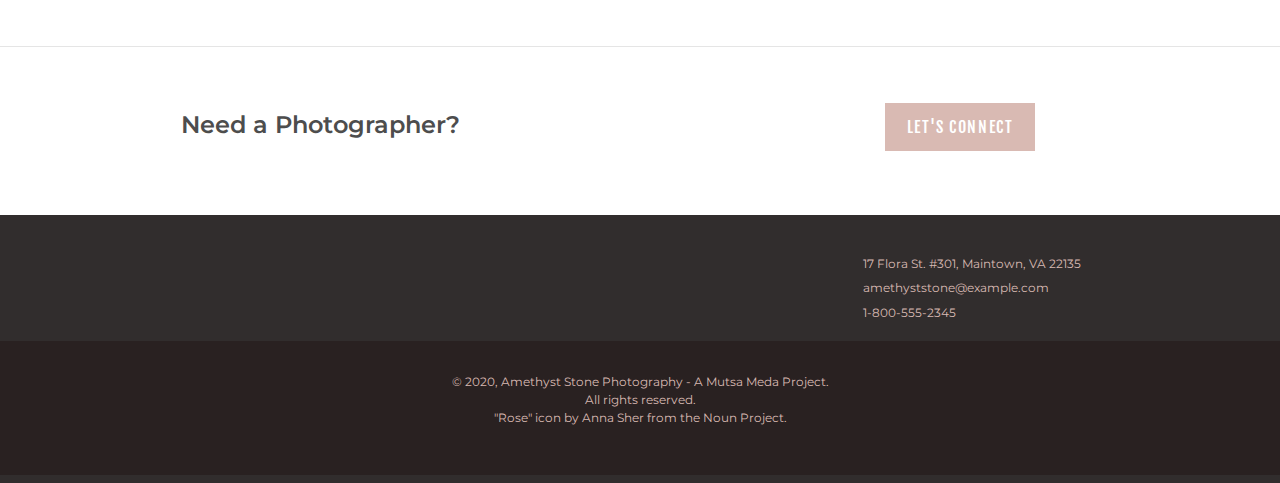
==== commit c8d8f6b4: "fixed fade-in effects in galleries and all other html pages" ====
--- a/about.html
+++ b/about.html
@@ -56,13 +56,11 @@
 <!-- Header/Parallax -->
 <!-- ================================================ -->
 
-<div data-aos="fade-in">
-    <div class="parallax_about">
-        <div class="text-center about_header">
+        <div class="parallax_about" data-aos="fade-in" data-aos-duration="1000" data-aos-once="true">
+          <div class="text-center about_header">
             <h1 class="display-4">About</h1>
+          </div>
         </div>
-      </div>
-</div>
       
     </header>
 
@@ -75,8 +73,7 @@
     <main>
     
         <section>
-          <div data-aos="fade-in">
-          <div class="container-fluid about_section text-center">
+          <div class="container-fluid about_section text-center" data-aos="fade-in" data-aos-duration="1000" data-aos-once="true">
             <div class="card mb-3 amethyst_section">
               <h3 class="card-title ">Meet Amethyst</h3>
                     <hr>
@@ -93,16 +90,14 @@
               </div>
             </div>
            </div>
-           </div>
          </section>
 
 <!-- ================================================ -->
 <!-- Meet the Team Section -->
 <!-- ================================================ -->
 
-         <section id="meet_team">
-          <div data-aos="fade-in">
-           <div class="container-fluid text-center dreamteam_section">
+         <section id="meet_team" data-aos="fade-in" data-aos-duration="1000" data-aos-once="true">
+            <div class="container-fluid text-center dreamteam_section">
               <h3>Meet The Dream Team
               </h3>
               <hr>
@@ -149,15 +144,14 @@
                </div>
              </div>
             </div>
-            </div>
-          </section>
+        </section>
 
 <!-- ================================================ -->
 <!-- Contact the Team -->
 <!-- ================================================ -->
 
           <section>
-            <div data-aos="fade-in">
+   
             <hr>
             <div class="container-fluid text-center contact_team">
               <div class="row">
@@ -168,7 +162,6 @@
                   <a href="contact.html" class="btn btn-primary contact_btn" role="button">Let's Connect</a>
                 </div>
               </div>
-            </div>
             </div>
           </section>
 
@@ -215,14 +208,12 @@
     </script>
     <script src="https://stackpath.bootstrapcdn.com/bootstrap/4.5.2/js/bootstrap.min.js" integrity="sha384-B4gt1jrGC7Jh4AgTPSdUtOBvfO8shuf57BaghqFfPlYxofvL8/KUEfYiJOMMV+rV" crossorigin="anonymous">
     </script>
-        <script src="https://unpkg.com/aos@next/dist/aos.js"></script>
-        <script>
-          AOS.init();
-        </script>
-    <script src="/scripts/scripts.js">
-    </script>
-    <script src="https://kit.fontawesome.com/2c3c47508a.js" crossorigin="anonymous">
-    </script>
+        <script src="./scripts/scripts.js"></script>
+    <script src="https://kit.fontawesome.com/2c3c47508a.js" crossorigin="anonymous"></script>
+    <script src="https://unpkg.com/aos@next/dist/aos.js"></script>
+  <script>
+    AOS.init();
+  </script>
 
   </body>
 </html>--- a/styles/style.css
+++ b/styles/style.css
@@ -1,894 +1,882 @@
 * {
-    margin: 0;
-    padding: 0;
+  margin: 0;
+  padding: 0;
 }
 
 body {
-    width: 100%;
-    height: 100%;
-    font-family: 'Montserrat', sans-serif;
-    color: #4d4d4d;
-}
-
+  width: 100%;
+  height: 100%;
+  font-family: 'Montserrat', sans-serif;
+  color: #4d4d4d;
+}
+
+/* Imported SCSS Files */
+/* Mixins */
+/* Parallax Section */
+.parallax_about {
+  background-image: url("../images/about/embracing_newlyweds_bw1.jpg");
+  min-height: 500px;
+  position: relative;
+  background-attachment: fixed;
+  background-position: center;
+  background-repeat: no-repeat;
+  background-size: cover;
+  display: block;
+  margin-right: auto;
+  margin-left: auto;
+  max-width: 960px;
+}
+
+.about_header {
+  position: absolute;
+  top: 50%;
+  left: 50%;
+  -webkit-transform: translate(-50%, -50%);
+          transform: translate(-50%, -50%);
+  color: #fff;
+  text-shadow: 0.5px 0.5px 0.5px #000;
+}
+
+/* About Amethyst Section */
+.about_section {
+  background: rgba(217, 187, 180, 0.2);
+  padding-bottom: 1rem;
+}
+
+.about_section h3 {
+  padding-top: 1rem;
+}
+
+.about_section hr {
+  width: 100px;
+  border: 1px solid #d9bab3;
+  margin: 0 auto 2rem;
+}
+
+.amethyst_section {
+  background: rgba(217, 187, 180, 0);
+  border: none;
+  padding-top: 1rem;
+  display: block;
+  margin-right: auto;
+  margin-left: auto;
+  max-width: 960px;
+}
+
+.amethyst_section img {
+  position: relative;
+  top: 50%;
+  left: 50%;
+  -webkit-transform: translate(-50%, -50%);
+          transform: translate(-50%, -50%);
+}
+
+.amethyst_section p {
+  text-align: left;
+}
+
+/* About Team */
+#meet_team {
+  display: block;
+  margin-right: auto;
+  margin-left: auto;
+  max-width: 960px;
+}
+
+.dreamteam_section hr {
+  width: 100px;
+  border: 1px solid #d9bab3;
+  margin: 1rem auto 1.8rem !important;
+}
+
+.dreamteam_section {
+  margin-top: 3rem;
+  margin-bottom: 1.5rem;
+}
+
+.dreamteam_listing hr {
+  width: 100px;
+  border: 1px solid #d9bab3;
+  margin: 0 auto;
+}
+
+.dreamteam_listing {
+  background: rgba(217, 187, 180, 0.2);
+  border: none;
+  margin: 2rem auto;
+}
+
+.dreamteam_listing p {
+  font-size: 15px;
+}
+
+#meet_team {
+  margin-bottom: 4rem;
+}
+
+.contact_team {
+  font-weight: 600;
+  margin-top: 2rem;
+  margin-bottom: 2rem;
+}
+
+.contact_btn {
+  margin-top: 1.5rem;
+  margin-bottom: 2rem;
+}
+
+/* Responsive Breakpoints */
+@media only screen and (max-width: 576px) {
+  .dreamteam_cards {
+    margin-left: 0.1rem !important;
+    margin-right: 0.1rem !important;
+  }
+}
+
+/* Mixins */
+/* Parallax Section */
+.parallax_contact {
+  background-image: url("../images/contact/embracing_couple_garden_overlay.jpg");
+  min-height: 500px;
+  position: relative;
+  background-attachment: fixed;
+  background-position: center;
+  background-repeat: no-repeat;
+  background-size: cover;
+  display: block;
+  margin-right: auto;
+  margin-left: auto;
+  max-width: 960px;
+}
+
+.contact_header {
+  position: absolute;
+  top: 50%;
+  left: 50%;
+  -webkit-transform: translate(-50%, -50%);
+          transform: translate(-50%, -50%);
+  color: #fff;
+  text-shadow: 0.5px 0.5px 0.5px #000;
+}
+
+/* Contact Intro */
+.contact_intro {
+  margin-top: 2rem;
+  margin-bottom: 2.2rem;
+}
+
+.contact_wrapper {
+  display: block;
+  margin-right: auto;
+  margin-left: auto;
+  max-width: 960px;
+}
+
+.contact_section {
+  margin-top: 2.5rem;
+}
+
+.contact_section a {
+  color: #bfa19a !important;
+  text-decoration: none;
+}
+
+.lets_chat {
+  text-transform: lowercase;
+}
+
+/* Contact Form */
+.form-control {
+  margin-bottom: 1.5rem;
+  border-radius: 0;
+  background: #f2f0f0;
+}
+
+#my-form-status {
+  color: #1c6c1b;
+  font-size: 15px;
+  font-weight: 500;
+}
+
+.address_section {
+  margin-bottom: 3rem;
+}
+
+/* Parallax Section for portfolio_editorial.html */
+.parallax_editorial {
+  background-image: url("../images/portfolio/editorial/model_behind_tree_overlay.jpg");
+  margin-bottom: 2rem;
+  min-height: 500px;
+  position: relative;
+  background-attachment: fixed;
+  background-position: center;
+  background-repeat: no-repeat;
+  background-size: cover;
+  display: block;
+  margin-right: auto;
+  margin-left: auto;
+  max-width: 960px;
+}
+
+.editorial_header {
+  position: absolute;
+  top: 50%;
+  left: 50%;
+  -webkit-transform: translate(-50%, -50%);
+          transform: translate(-50%, -50%);
+  color: #fff;
+  text-shadow: 0.5px 0.5px 0.5px #000;
+  margin-right: auto;
+  margin-left: auto;
+  max-width: 960px;
+}
+
+/* Mixins */
+/* Parallax Section for portfolio_engagements.html*/
+.parallax_engagements {
+  background-image: url("../images/portfolio/engagements/engaged_rednails_overlay.jpg");
+  margin-bottom: 2rem;
+  min-height: 500px;
+  position: relative;
+  background-attachment: fixed;
+  background-position: center;
+  background-repeat: no-repeat;
+  background-size: cover;
+  display: block;
+  margin-right: auto;
+  margin-left: auto;
+  max-width: 960px;
+}
+
+.engagements_header {
+  position: absolute;
+  top: 50%;
+  left: 50%;
+  -webkit-transform: translate(-50%, -50%);
+          transform: translate(-50%, -50%);
+  color: #fff;
+  text-shadow: 0.5px 0.5px 0.5px #000;
+}
+
+/* Responsive Breakpoints */
+@media only screen and (max-width: 576px) {
+  .engagements_header h1 {
+    font-size: 190%;
+  }
+}
+
+/* Mixins */
+/* Main Parallax section */
+.parallax_services {
+  background-image: url("../images/services/fall_bride_overlay.jpg");
+  margin-bottom: 2rem;
+  min-height: 500px;
+  position: relative;
+  background-attachment: fixed;
+  background-position: center;
+  background-repeat: no-repeat;
+  background-size: cover;
+  display: block;
+  margin-right: auto;
+  margin-left: auto;
+  max-width: 960px;
+}
+
+.services_header {
+  position: absolute;
+  top: 50%;
+  left: 50%;
+  -webkit-transform: translate(-50%, -50%);
+          transform: translate(-50%, -50%);
+  color: #fff;
+  text-shadow: 0.5px 0.5px 0.5px #000;
+}
+
+/* Services details */
+.breakdown_services {
+  margin-top: 2rem;
+  margin-bottom: 2.2rem;
+  display: block;
+  margin-right: auto;
+  margin-left: auto;
+  max-width: 960px;
+}
+
+.breakdown_services hr, .contact_intro hr {
+  border: 1px solid #d9bab3;
+  width: 100px;
+  margin: 0 auto;
+}
+
+.service_description, .contact_description {
+  margin-top: 2.7rem;
+}
+
+.service_description {
+  text-align: left;
+}
+
+.service_styles {
+  font-weight: 600;
+  padding-top: 1rem;
+  border: transparent;
+  outline: none;
+}
+
+.photo_styles {
+  color: #d9bab3;
+}
+
+/* Testimonial Section */
+.testimonial {
+  background-image: url(../images/services/newlyweds_embracing_lovingly1.jpg);
+  min-height: 350px;
+  width: 100%;
+  background-attachment: fixed;
+  background-position: center;
+  background-repeat: no-repeat;
+  background-size: cover;
+}
+
+/* Pricing Section */
+.sessions {
+  padding-top: 3rem;
+}
+
+.session_hr {
+  border: 1px solid #d9bab3;
+  width: 100px;
+  margin: 0 auto;
+}
+
+.pricing_section {
+  margin-right: auto;
+  margin-left: auto;
+  max-width: 960px;
+  padding-bottom: 2rem;
+}
+
+.pricing_deck {
+  margin-right: auto;
+  margin-left: auto;
+  max-width: 960px;
+  margin-bottom: 2rem;
+}
+
+.pricing_card {
+  background: rgba(217, 187, 180, 0.2);
+  border: none;
+  padding-top: 1.2rem;
+  margin-bottom: 1.8rem !important;
+}
+
+.card-subtitle {
+  padding-bottom: 1rem;
+}
+
+.price {
+  font-weight: 600;
+  font-size: 2rem;
+  margin: auto;
+}
+
+.per_hour {
+  font-size: 1rem;
+}
+
+.pricing_deck ul {
+  list-style: none;
+  padding-top: 1rem;
+}
+
+.pricing_deck ul li {
+  padding-top: 0.7rem;
+}
+
+.book_button {
+  margin-top: 1.3rem;
+  margin-bottom: 1.3rem;
+}
+
+/* Mixins */
+/* Parallax styling */
+.parallax_weddings {
+  background-image: url("../images/portfolio/weddings/kiss_field_overlay.jpg");
+  margin-bottom: 2rem;
+  display: block;
+  min-height: 500px;
+  position: relative;
+  background-attachment: fixed;
+  background-position: center;
+  background-repeat: no-repeat;
+  background-size: cover;
+  display: block;
+  margin-right: auto;
+  margin-left: auto;
+  max-width: 960px;
+}
+
+.weddings_header {
+  position: absolute;
+  top: 50%;
+  left: 50%;
+  -webkit-transform: translate(-50%, -50%);
+          transform: translate(-50%, -50%);
+  color: #fff;
+  text-shadow: 0.5px 0.5px 0.5px #000;
+}
+
+/* Gallery styling for all portfolio pages (portfolio_weddings.html, portfolio_engagements.html, portfolio_editorial.html) */
+#gallery_section {
+  display: -ms-flexbox;
+  display: -webkit-box;
+  display: flex;
+  -ms-flex-wrap: wrap;
+  flex-wrap: wrap;
+  padding: 0 4px;
+  margin-right: auto;
+  margin-left: auto;
+  max-width: 960px;
+}
+
+#gallery_section img:hover {
+  cursor: pointer;
+}
+
+/* For Galleries - Create four equal columns next to each other */
+.column {
+  -ms-flex: 25%;
+  /* IE10 */
+  -webkit-box-flex: 25%;
+          flex: 25%;
+  max-width: 25%;
+  padding: 0 4px;
+}
+
+.column img {
+  margin-top: 8px;
+  vertical-align: middle;
+  width: 100%;
+}
+
+.column img:hover {
+  -webkit-filter: brightness(110%);
+          filter: brightness(110%);
+}
+
+/* Responsive layout for galleries - creates a two column-layout instead of four columns */
+@media only screen and (max-width: 800px) {
+  .column {
+    -ms-flex: 50%;
+    -webkit-box-flex: 50%;
+            flex: 50%;
+    max-width: 50%;
+  }
+}
+
+/* Responsive layout for galleries - makes the two columns stack on top of each other instead of next to each other */
+@media only screen and (max-width: 600px) {
+  .column {
+    -ms-flex: 100%;
+    -webkit-box-flex: 100%;
+            flex: 100%;
+    max-width: 100%;
+  }
+}
+
+/* Mixins */
 @font-face {
-    font-family: 'Holland';
-    src: url('./fonts/holland-font/Holland.otf'); 
-    src: url('./fonts/holland-font/Holland.ttf');
-    src: url('./fonts/holland-font/Holland.woff');
-    src: url('./fonts/holland-font/Holland.woff2');
-    font-weight: normal;
-    font-style: normal;
-}
-
+  font-family: 'Holland';
+  src: url("./fonts/holland-font/Holland.otf");
+  src: url("./fonts/holland-font/Holland.ttf");
+  src: url("./fonts/holland-font/Holland.woff");
+  src: url("./fonts/holland-font/Holland.woff2");
+  font-weight: normal;
+  font-style: normal;
+}
+
+/* Navigation styling */
+.navbar {
+  padding: 0.8rem;
+}
+
+.navbar-light {
+  margin-right: auto;
+  margin-left: auto;
+  max-width: 960px;
+  background: #fff !important;
+  border: none;
+}
+
+.navbar-brand img {
+  width: 250px;
+  padding-left: 1rem;
+}
+
+.company_name {
+  font-weight: bold;
+}
+
+.navbar-nav li {
+  padding-right: 1.3rem;
+}
+
+.navbar-light .navbar-nav .nav-link:focus, .navbar-light .navbar-nav .nav-link:hover {
+  color: #bfa19a;
+}
+
+.nav-link, .dropdown-item {
+  font-size: 1rem !important;
+}
+
+.nav-link {
+  text-align: center;
+}
+
+.navbar-toggler {
+  border: none;
+}
+
+.dropdown-menu {
+  border: none;
+  text-align: center !important;
+}
+
+.dropdown-menu a:hover {
+  background-color: #f4e1dd;
+}
+
+.dropdown-item {
+  color: #8e8c8c;
+}
+
+/* Carousel styling */
+.carousel {
+  display: block;
+  margin-right: auto;
+  margin-left: auto;
+  max-width: 960px;
+}
+
+/* Back to top button */
+#topBtn {
+  display: none;
+  /* Hidden by default */
+  position: fixed;
+  bottom: 20px;
+  right: 20px;
+  z-index: 99;
+  border: none;
+  outline: none;
+  background-color: #d9bab3;
+  opacity: 0.9;
+  color: #fff;
+  cursor: pointer;
+  padding: 0.1rem 0.6rem;
+  border-radius: 50%;
+  font-size: 1.5rem;
+  scroll-behavior: smooth;
+}
+
+#topBtn:hover {
+  background-color: #edc7b7;
+  color: #000;
+}
+
+/* Primary button styling */
+.btn-primary {
+  background-color: #d9bab3;
+  font-family: 'Fjalla One', sans-serif;
+  letter-spacing: 0.1rem;
+  color: #fff !important;
+  border: 1px solid #d9bab3;
+  border-radius: 0;
+  text-transform: uppercase;
+  padding: 0.7rem 1.3rem 0.7rem 1.3rem;
+}
+
+.btn-primary:hover {
+  background-color: #edc7b7;
+  color: #4d4d4d !important;
+  border: 1px solid #edc7b7;
+}
+
+.btn-primary:active {
+  background: #edc7b7 !important;
+}
+
+.btn:focus, .btn:active {
+  outline: none !important;
+  -webkit-box-shadow: none !important;
+          box-shadow: none !important;
+}
+
+.package_btn {
+  margin-bottom: 0.7rem;
+}
+
+/* General styling */
 p {
-    font-size: 14px;
+  font-size: 14px;
 }
 
 .display-4 {
-    font-family: 'Montserrat', sans-serif;
-    font-weight: 500;
-    text-transform: uppercase;
+  font-family: 'Montserrat', sans-serif;
+  font-weight: 200;
+  text-transform: uppercase;
 }
 
 .section_heading h2, .breakdown_services h3, .sessions, .contact_intro h3, .about_section h3, .dreamteam_section h3 {
-    font-family: 'Holland', cursive;
-    font-weight: 400;
-    font-size: 2.8rem;
-    padding-bottom: 0.5rem;
-    text-transform: capitalize;
+  font-family: 'Holland', cursive;
+  font-weight: 400;
+  font-size: 2.8rem;
+  padding-bottom: 0.5rem;
+  text-transform: capitalize;
 }
 
 .section_heading {
-    padding-bottom: 3.5rem;
-}
-
-/* Styling for divs with 'Padding' class */
-
-/* Navigation styling */
-
-.navbar {
-    padding: 0.8rem;
-}
-
-.navbar-light {
-    margin-right: auto;
-    margin-left: auto;
-    max-width: 960px;
-    background: #fff !important;
-    border: none;
-}
-
-.navbar-brand img {
-    width: 250px;
-    padding-left: 1rem;
-}
-
-.company_name {
-    font-weight: bold;
-}
-
-.navbar-nav li {
-    padding-right: 1.3rem;
-}
-
-.navbar-light .navbar-nav .nav-link:focus, .navbar-light .navbar-nav  .nav-link:hover {
-    color: #bfa19a;
-}
-
-.nav-link, .dropdown-item {
-    font-size: 1rem !important;
-}
-
-.nav-link {
-    text-align: center;
-}
-
-.navbar-toggler {
-    border: none;
-}
-.dropdown-menu {
-    border: none;
-    text-align: center !important;
-}
-
-.dropdown-menu a:hover {
-    background-color: #f4e1dd;
-}
-
-.dropdown-item {
-    color: #8e8c8c;
-}
-
-/* Carousel styling */
-
-.carousel {
-    display: block;
-    margin-right: auto;
-    margin-left: auto;
-    max-width: 960px;
-}
-
-/* Back to top button */
-
-#topBtn {
-    display: none; /* Hidden by default */
-    position: fixed;
-    bottom: 20px;
-    right: 20px;
-    z-index: 99; 
-    border: none; 
-    outline: none; 
-    background-color: #d9bab3;
-    opacity: 0.9;
-    color: #fff; 
-    cursor: pointer; 
-    padding: 0.1rem 0.6rem;
-    border-radius: 50%; 
-    font-size: 1.5rem;
-  }
-  
-  #topBtn:hover {
-    background-color: #edc7b7;
-    color: #000;
-  }
-
-/* Primary button styling */
-
-.btn-primary {
-    background-color: #d9bab3;
-    font-family: 'Fjalla One', sans-serif;
-    letter-spacing: 0.1rem;
-    color: #fff !important;
-    border: 1px solid #d9bab3;
-    border-radius: 0;
-    text-transform: uppercase;
-    padding: 0.7rem 1.3rem 0.7rem 1.3rem;
-}
-
-.btn-primary:hover {
-    background-color: #edc7b7;
-    color: #4d4d4d !important;
-    border: 1px solid #edc7b7;
-}
-
-.btn-primary:active {
-    background: #edc7b7 !important;
-}
-
-.package_btn {
-    margin-bottom: 0.7rem;
+  padding-bottom: 3.5rem;
 }
 
 /* Introduction Section for index.html */
-
 .intro {
-    background: rgba(217, 187, 180, 0.2);
+  background: rgba(217, 187, 180, 0.2);
 }
 
 .intro_heading h1 {
-    font-weight: 500;
-    font-size: 1rem;
-    text-transform: uppercase;
-    padding-top: 0.5rem;
-    padding-bottom: 0.5rem;
+  font-weight: 500;
+  font-size: 1rem;
+  text-transform: uppercase;
+  padding-top: 0.5rem;
+  padding-bottom: 0.5rem;
 }
 
 .intro_content {
-    padding: 2rem 4rem;
+  padding: 2rem 4rem;
 }
 
 .intro hr {
-    border: 1px solid #d9bab3;
-    width: 100px;
-    margin: 0 auto;
+  border: 1px solid #d9bab3;
+  width: 100px;
+  margin: 0 auto;
 }
 
 .intro_text {
-    padding-top: 2rem;
-    padding-bottom: 0.7rem;
-    font-size: 14px;
-    display: block;
-    margin-right: auto;
-    margin-left: auto;
-    max-width: 960px;
+  padding-top: 2rem;
+  padding-bottom: 0.7rem;
+  font-size: 14px;
+  display: block;
+  margin-right: auto;
+  margin-left: auto;
+  max-width: 960px;
 }
 
 /* Portfolio Section for index.html */
-
 .portfolio_section {
-    padding-top: 2rem;
-    padding-bottom: 2rem;
-}
-
-.portfolio_section hr, .instagram_section hr  {
-    border: 1px solid #d9bab3;
-    width: 100px;
-    margin: 0 auto;
+  padding-top: 2rem;
+  padding-bottom: 2rem;
+}
+
+.portfolio_section hr, .instagram_section hr {
+  border: 1px solid #d9bab3;
+  width: 100px;
+  margin: 0 auto;
 }
 
 .portfolio_cards {
-    margin-right: auto;
-    margin-left: auto;
-    max-width: 960px;
+  margin-right: auto;
+  margin-left: auto;
+  max-width: 960px;
 }
 
 .portfolio_cards a {
-    color: #4d4d4d;
-    text-decoration: none;
-    text-transform: uppercase;
+  color: #4d4d4d;
+  text-decoration: none;
+  text-transform: uppercase;
 }
 
 .services_card {
-    border: none;
+  border: none;
 }
 
 .services_card a:hover {
-    color: #cfafa7;
+  color: #cfafa7;
 }
 
 .services_img:hover {
-    filter: brightness(110%);
+  -webkit-filter: brightness(110%);
+          filter: brightness(110%);
 }
 
 .services_title {
-    text-transform: uppercase;
-    padding-top: 0.7rem;
+  text-transform: uppercase;
+  padding-top: 0.7rem;
 }
 
 /* Parallax for index.html */
-
 .parallax {
-    background-image: url(../images/parallax/necklace_overlay.jpg);
-    min-height: 350px;
-    width: 100%;
-    background-attachment: fixed;
-    background-position: center;
-    background-repeat: no-repeat;
-    background-size: cover;
+  background-image: url(../images/parallax/necklace_overlay.jpg);
+  min-height: 350px;
+  width: 100%;
+  background-attachment: fixed;
+  background-position: center;
+  background-repeat: no-repeat;
+  background-size: cover;
 }
 
 .parallax_text, .testimonial_text {
-    display: block;
-    margin-left: auto;
-    margin-right: auto;
-    max-width: 960px;
-    padding-top: 3rem;
+  display: block;
+  padding-top: 3rem;
+  margin-right: auto;
+  margin-left: auto;
+  max-width: 960px;
 }
 
 .parallax_text i, .testimonial_text i {
-    font-size: 4rem;
-    color: #fff;
-    opacity: 0.7;
-    padding-bottom: 1.2rem;
+  font-size: 4rem;
+  color: #fff;
+  opacity: 0.7;
+  padding-bottom: 1.2rem;
 }
 
 .parallax_text p, .testimonial_text p {
-    font-size: 1.2rem;
-    font-weight: 400;
-    color: #fff;
-    padding-left: 0.5rem;
-    padding-right: 0.5rem;
+  font-size: 1.2rem;
+  font-weight: 400;
+  color: #fff;
+  padding-left: 0.5rem;
+  padding-right: 0.5rem;
 }
 
 .quote_source {
-    font-style: italic;
+  font-style: italic;
 }
 
 /* Instagram Section for index.html */
-
 .instagram_section {
-    padding: 3.5rem 0;
-    display: block;
-    margin-left: auto;
-    margin-right: auto;
-    margin-bottom: 2rem;
-    max-width: 960px;
+  padding: 3.5rem 0;
+  display: block;
+  margin-bottom: 2rem;
+  margin-right: auto;
+  margin-left: auto;
+  max-width: 960px;
 }
 
 .insta_card {
-    border: none;
+  border: none;
 }
 
 .insta_post:hover {
-    filter: brightness(110%);
+  -webkit-filter: brightness(110%);
+          filter: brightness(110%);
 }
 
 /* Footer styling */
-
 footer {
-    background-color: #312d2d;
-    color: #d9bab3;
-    padding-top: 2.3rem;
-    padding-bottom: 0.5rem;
+  background-color: #312d2d;
+  color: #d9bab3;
+  padding-top: 2.3rem;
+  padding-bottom: 0.5rem;
 }
 
 footer p {
-    font-size: 0.75rem;
-    display: block;
-    margin-left: auto;
-    margin-right: auto;
-    max-width: 960px;
+  font-size: 0.75rem;
+  display: block;
+  margin-right: auto;
+  margin-left: auto;
+  max-width: 960px;
 }
 
 footer a {
-    text-decoration: none;
-    color: #d9bab3;
+  text-decoration: none;
+  color: #d9bab3;
 }
 
 footer a:hover {
-    text-decoration: none;
-    color: #c09a91;
+  text-decoration: none;
+  color: #c09a91;
 }
 
 .social {
-    padding-top: 0.3rem;
-    padding-bottom: 1.2rem;
+  padding-top: 0.3rem;
+  padding-bottom: 1.2rem;
 }
 
 .fa-instagram, .fa-facebook-f, .fa-pinterest-p, .fa-twitter {
-    font-size: 1.4rem;
-    padding: 0.8rem;
+  font-size: 1.4rem;
+  padding: 0.8rem;
 }
 
 .footer_contact {
-    line-height: 1.9;
-    text-align: justify;
-    display: flex;
+  line-height: 1.9;
+  text-align: justify;
+  display: -webkit-box;
+  display: -ms-flexbox;
+  display: flex;
 }
 
 .fa-envelope, .fa-phone-alt, .fa-map-marker-alt {
-    font-size: 0.8rem;
-    color: #d9bab3;
-    padding-right: 1.5rem;
+  font-size: 0.8rem;
+  color: #d9bab3;
+  padding-right: 1.5rem;
 }
 
 .bottom_footer {
-    background-color: #292121;
-    color: #d9bab3;
-    padding-top: 2rem;
-    padding-bottom: 2rem;
-}
-
-
-/* The code below is styling for services.html */
-
-.parallax_services {
-    background-image: url("../images/services/fall_bride_overlay.jpg");
-    min-height: 500px; 
-    position: relative;
-    background-attachment: fixed;
-    background-position: center;
-    background-repeat: no-repeat;
-    background-size: cover;
-    margin-bottom: 2rem;
-    display: block;
-    margin-right: auto;
-    margin-left: auto;
-    max-width: 960px;
-}
-
-.services_header {
-    position: absolute;
-    top: 50%;
-    left: 50%;
-    transform: translate(-50%, -50%);
-    color: #fff;
-    text-shadow: 0.5px 0.5px 0.5px #000;
-}
-
-.breakdown_services {
-    margin-top: 2rem;
-    margin-bottom: 2.2rem;
-    display: block;
-    margin-right: auto;
-    margin-left: auto;
-    max-width: 960px;
-}
-
-.breakdown_services hr, .contact_intro hr {
-    border: 1px solid #d9bab3;
-    width: 100px;
-    margin: 0 auto;
-}
-
-.service_description, .contact_description {
-    margin-top: 2.7rem;
-}
-
-.service_description {
-    text-align: left;
-}
-
-.service_styles {
-    font-weight: 600;
-    padding-top: 1rem;
-    border: transparent;
-    outline: none;
-}
-
-.photo_styles {
-    color: #d9bab3;
-}
-
-/* Testimonial Section for services.html */
-
-.testimonial {
-    background-image: url(../images/services/newlyweds_embracing_lovingly1.jpg);
-    min-height: 350px;
-    width: 100%;
-    background-attachment: fixed;
-    background-position: center;
-    background-repeat: no-repeat;
-    background-size: cover;
-}
-
-/* Pricing Section for services.html */
-
-.sessions {
-    padding-top: 3rem;
-}
-
-.session_hr {
-    border: 1px solid #d9bab3;
-    width: 100px;
-    margin: 0 auto;
-}
-
-.pricing_section {
-    margin-right: auto;
-    margin-left: auto;
-    max-width: 960px;
-    padding-bottom: 2rem;
-}
-
-.pricing_deck {
-    margin-right: auto;
-    margin-left: auto;
-    max-width: 960px;
-    margin-bottom: 2rem;
-}
-
-.pricing_card {
-    background: rgba(217, 187, 180, 0.2);
-    border: none;
-    padding-top: 1.2rem;
-    margin-bottom: 1.8rem !important;
-}
-
-.card-subtitle {
-    padding-bottom: 1rem;
-}
-
-.price {
-    font-weight: 600;
-    font-size: 2rem;
-    margin: auto;
-}
-
-.per_hour {
-    font-size: 1rem;
-}
-
-.pricing_deck ul {
-    list-style: none;
-    padding-top: 1rem;
-}
-
-.pricing_deck ul li {
-    padding-top: 0.7rem;
-}
-
-.book_button {
-    margin-top: 1.3rem;
-    margin-bottom: 1.3rem;
-}
-
-/* The code below is styling for portfolio_weddings.html */
-
-/* Parallax styling for portfolio_weddings.html */
-
-.parallax_weddings {
-    background-image: url("../images/portfolio/weddings/kiss_field_overlay.jpg");
-    min-height: 500px; 
-    position: relative;
-    background-attachment: fixed;
-    background-position: center;
-    background-repeat: no-repeat;
-    background-size: cover;
-    margin-bottom: 2rem;
-    display: block;
-    margin-right: auto;
-    margin-left: auto;
-    max-width: 960px;
-}
-
-.weddings_header {
-        position: absolute;
-        top: 50%;
-        left: 50%;
-        transform: translate(-50%, -50%);
-        color: #fff;
-        text-shadow: 0.5px 0.5px 0.5px #000;
-}
-
-/* Gallery styling for all portfolio pages (portfolio_weddings.html, portfolio_engagements.html, portfolio_editorial.html) */
-
-
-#gallery_section {
-    display: -ms-flexbox;
-    display: flex;
-    -ms-flex-wrap: wrap;
-    flex-wrap: wrap;
-    padding: 0 4px;
-    margin-right: auto;
-    margin-left: auto;
-    max-width: 960px;
-  }
-
-  #gallery_section img:hover {
-      cursor: pointer;
-  }
-  
-  /* For Galleries - Create four equal columns next to each other */
-
-  .column {
-    -ms-flex: 25%; /* IE10 */
-    flex: 25%;
-    max-width: 25%;
-    padding: 0 4px;
-  }
-  
-  .column img {
-    margin-top: 8px;
-    vertical-align: middle;
-    width: 100%;
-  }
-  
-  .column img:hover {
-    filter: brightness(110%);
-  }
-
-  /* Responsive layout for galleries - creates a two column-layout instead of four columns */
-
-  @media only screen and (max-width: 800px) {
-    .column {
-      -ms-flex: 50%;
-      flex: 50%;
-      max-width: 50%;
-    }
-  }
-  
-  /* Responsive layout for galleries - makes the two columns stack on top of each other instead of next to each other */
-
-  @media only screen and (max-width: 600px) {
-    .column {
-      -ms-flex: 100%;
-      flex: 100%;
-      max-width: 100%;
-    }
-  }
-
-/* The code below is styling for portfolio_engagements.html */
-
-/* Parallax Section for portfolio_engagements.html*/
-
-.parallax_engagements {
-    background-image: url("../images/portfolio/engagements/engaged_rednails_overlay.jpg");
-    min-height: 500px; 
-    position: relative;
-    background-attachment: fixed;
-    background-position: center;
-    background-repeat: no-repeat;
-    background-size: cover;
-    margin-bottom: 2rem;
-    display: block;
-    margin-right: auto;
-    margin-left: auto;
-    max-width: 960px;
-}
-
-.engagements_header {
-        position: absolute;
-        top: 50%;
-        left: 50%;
-        transform: translate(-50%, -50%);
-        color: #fff;
-        text-shadow: 0.5px 0.5px 0.5px #000;
-}
-
-/* The code below is styling for portfolio_editorial.html */
-
-/* Parallax Section for portfolio_editorial.html */
-
-.parallax_editorial {
-    background-image: url("../images/portfolio/editorial/model_behind_tree_overlay.jpg");
-    min-height: 500px; 
-    position: relative;
-    background-attachment: fixed;
-    background-position: center;
-    background-repeat: no-repeat;
-    background-size: cover;
-    margin-bottom: 2rem;
-    display: block;
-    margin-right: auto;
-    margin-left: auto;
-    max-width: 960px;
-}
-
-.editorial_header {
-        position: absolute;
-        top: 50%;
-        left: 50%;
-        transform: translate(-50%, -50%);
-        color: #fff;
-        text-shadow: 0.5px 0.5px 0.5px #000;
-        margin-right: auto;
-        margin-left: auto;
-        max-width: 960px;
-}
-
-/* The code below is styling for about.html */
-
-/* Parallax Section for about.html */
-
-.parallax_about {
-    background-image: url("../images/about/embracing_newlyweds_bw1.jpg");
-    min-height: 500px; 
-    position: relative;
-    background-attachment: fixed;
-    background-position: center;
-    background-repeat: no-repeat;
-    background-size: cover;
-    display: block;
-    margin-right: auto;
-    margin-left: auto;
-    max-width: 960px;
-}
-
-.about_header {
-        position: absolute;
-        top: 50%;
-        left: 50%;
-        transform: translate(-50%, -50%);
-        color: #fff;
-        text-shadow: 0.5px 0.5px 0.5px #000;
-}
-
-.about_section {
-    background: rgba(217, 187, 180, 0.2);
-    padding-bottom: 1rem;
-}
-
-.about_section h3 {
-    padding-top: 1rem;
-}
-
-.about_section hr {
-        width: 100px;
-        border: 1px solid #d9bab3;
-        margin: 0 auto 2rem;
-}
-
-.amethyst_section {
-    background:rgba(217, 187, 180, 0);
-    border: none;
-    padding-top: 1rem;
-    display: block;
-    margin-right: auto;
-    margin-left: auto;
-    max-width: 960px;
-}
-
-.amethyst_section img {
-    position: relative;
-    top: 50%;
-    left: 50%;
-    transform: translate(-50%, -50%);
-}
-
-.amethyst_section p {
-    text-align: left;
-}
-
-#meet_team {
-    display: block;
-    margin-right: auto;
-    margin-left: auto;
-    max-width: 960px;
-}
-
-.dreamteam_section hr {
-    width: 100px;
-    border: 1px solid #d9bab3;
-    margin: 1rem auto 1.8rem !important;
-}
-
-.dreamteam_section {
-    margin-top: 3rem;
-    margin-bottom: 1.5rem;
-}
-
-.dreamteam_listing hr {
-    width: 100px;
-    border: 1px solid #d9bab3;
-    margin: 0 auto;
-}
-
-.dreamteam_listing {
-    background: rgba(217, 187, 180, 0.2);
-    border: none;
-    margin: 2rem auto;
-}
-
-.dreamteam_listing p {
-    font-size: 15px;
-}
-
-#meet_team {
-    margin-bottom: 4rem;
-}
-
-.contact_team {
-    font-weight: 600;
-    margin-top: 2rem;
-    margin-bottom: 2rem;
-}
-
-.contact_btn {
-    margin-top: 1.5rem;
-    margin-bottom: 2rem;
-}
-
-/* The code below is styling for contact.html */
-
-/* Parallax Section for contact.html */
-
-.parallax_contact {
-    background-image: url("../images/contact/embracing_couple_garden_overlay.jpg");
-    min-height: 500px; 
-    position: relative;
-    background-attachment: fixed;
-    background-position: center;
-    background-repeat: no-repeat;
-    background-size: cover;
-    display: block;
-    margin-right: auto;
-    margin-left: auto;
-    max-width: 960px;
-}
-
-.contact_header {
-        position: absolute;
-        top: 50%;
-        left: 50%;
-        transform: translate(-50%, -50%);
-        color: #fff;
-        text-shadow: 0.5px 0.5px 0.5px #000;
-}
-
-.contact_intro {
-    margin-top: 2rem;
-    margin-bottom: 2.2rem;
-}
-
-.contact_wrapper {
-    display: block;
-    margin-right: auto;
-    margin-left: auto;
-    max-width: 960px;
-}
-
-.contact_section {
-    margin-top: 2.5rem;
-}
-
-.contact_section a {
-    color: #bfa19a !important;
-    text-decoration: none;
-}
-
-.lets_chat {
-    text-transform: lowercase;
-}
-
-.form-control {
-    margin-bottom: 1.5rem;
-    border-radius: 0;
-    background: #f2f0f0;
-}
-
-#my-form-status {
-    color: rgb(28, 108, 27);
-    font-size: 15px;
-    font-weight: 500;
-}
-.address_section {
-    margin-bottom: 3rem;
-}
-
-/* Responsive Breakpoints - Extra small devices (portrait phones, less than 576px) */
-
+  background-color: #292121;
+  color: #d9bab3;
+  padding-top: 2rem;
+  padding-bottom: 2rem;
+}
+
+/* Responsive Breakpoints */
 @media only screen and (max-width: 576px) {
-
-/* Responsive layout - General Extra Small devices styling for features appearing on multiple web pages */
-
   .display-4 {
     font-size: 250%;
-    }
-
-/* Responsive layout for index.html */
-
-    .navbar-brand img {
-        width: 210px;
-        padding-left: 1rem; 
-    }
-
-    .navbar {
-        padding: 0.5rem;
-    }
-
-    .padding {
-        padding-top: 2rem;
-        padding-bottom: 3rem;
-    }
-
-    .intro_heading h1 {
-        font-size: 110%;
-    }
-
-    .intro_content {
-        padding: 0;
-    }
-
-    .intro_heading {
-        padding-bottom: 1.8rem;
-    }
-
-    .intro_text {
-        padding-top: 0;
-    }
-
-    .btn-outline-secondary {
-        margin-top: 1.1rem;
-        padding: 0.5rem 1rem;
-    }
-
-    .section_heading {
-        padding-bottom: 3.3rem;
-    }
-
-    .parallax {
-        background-position: left;
-    }
-
-    .parallax_text p, .testimonial_text p {
-        font-size: 110%;
-    }
-
-    .parallax_text i, .testimonial_text i {
-        font-size: 250%;
-    }
-
-    .instagram_section {
-        padding: 2rem;
-    }
-
-    .bottom_footer p {
-        width: 93%;
-        margin: auto;
-    }
-
-/* Responsive layout - Extra small device styling for portfolio_engagements.html */
-
-  .engagements_header h1 {
-      font-size: 190%;
-  }
-
-/* Responsive layout - Extra small device styling for about.html */
-
-  .dreamteam_cards {
-      margin-left: 0.1rem !important;
-      margin-right: 0.1rem !important;
-  }
-
-}
+  }
+  .navbar-brand img {
+    width: 210px;
+    padding-left: 1rem;
+  }
+  .navbar {
+    padding: 0.5rem;
+  }
+  .padding {
+    padding-top: 2rem;
+    padding-bottom: 3rem;
+  }
+  .intro_heading h1 {
+    font-size: 110%;
+  }
+  .intro_content {
+    padding: 0;
+  }
+  .intro_heading {
+    padding-bottom: 1.8rem;
+  }
+  .intro_text {
+    padding-top: 0;
+  }
+  .btn-outline-secondary {
+    margin-top: 1.1rem;
+    padding: 0.5rem 1rem;
+  }
+  .section_heading {
+    padding-bottom: 3.3rem;
+  }
+  .parallax {
+    background-position: left;
+  }
+  .parallax_text p, .testimonial_text p {
+    font-size: 110%;
+  }
+  .parallax_text i, .testimonial_text i {
+    font-size: 250%;
+  }
+  .instagram_section {
+    padding: 2rem;
+  }
+  .bottom_footer p {
+    width: 93%;
+    margin: auto;
+  }
+}
+/*# sourceMappingURL=style.css.map */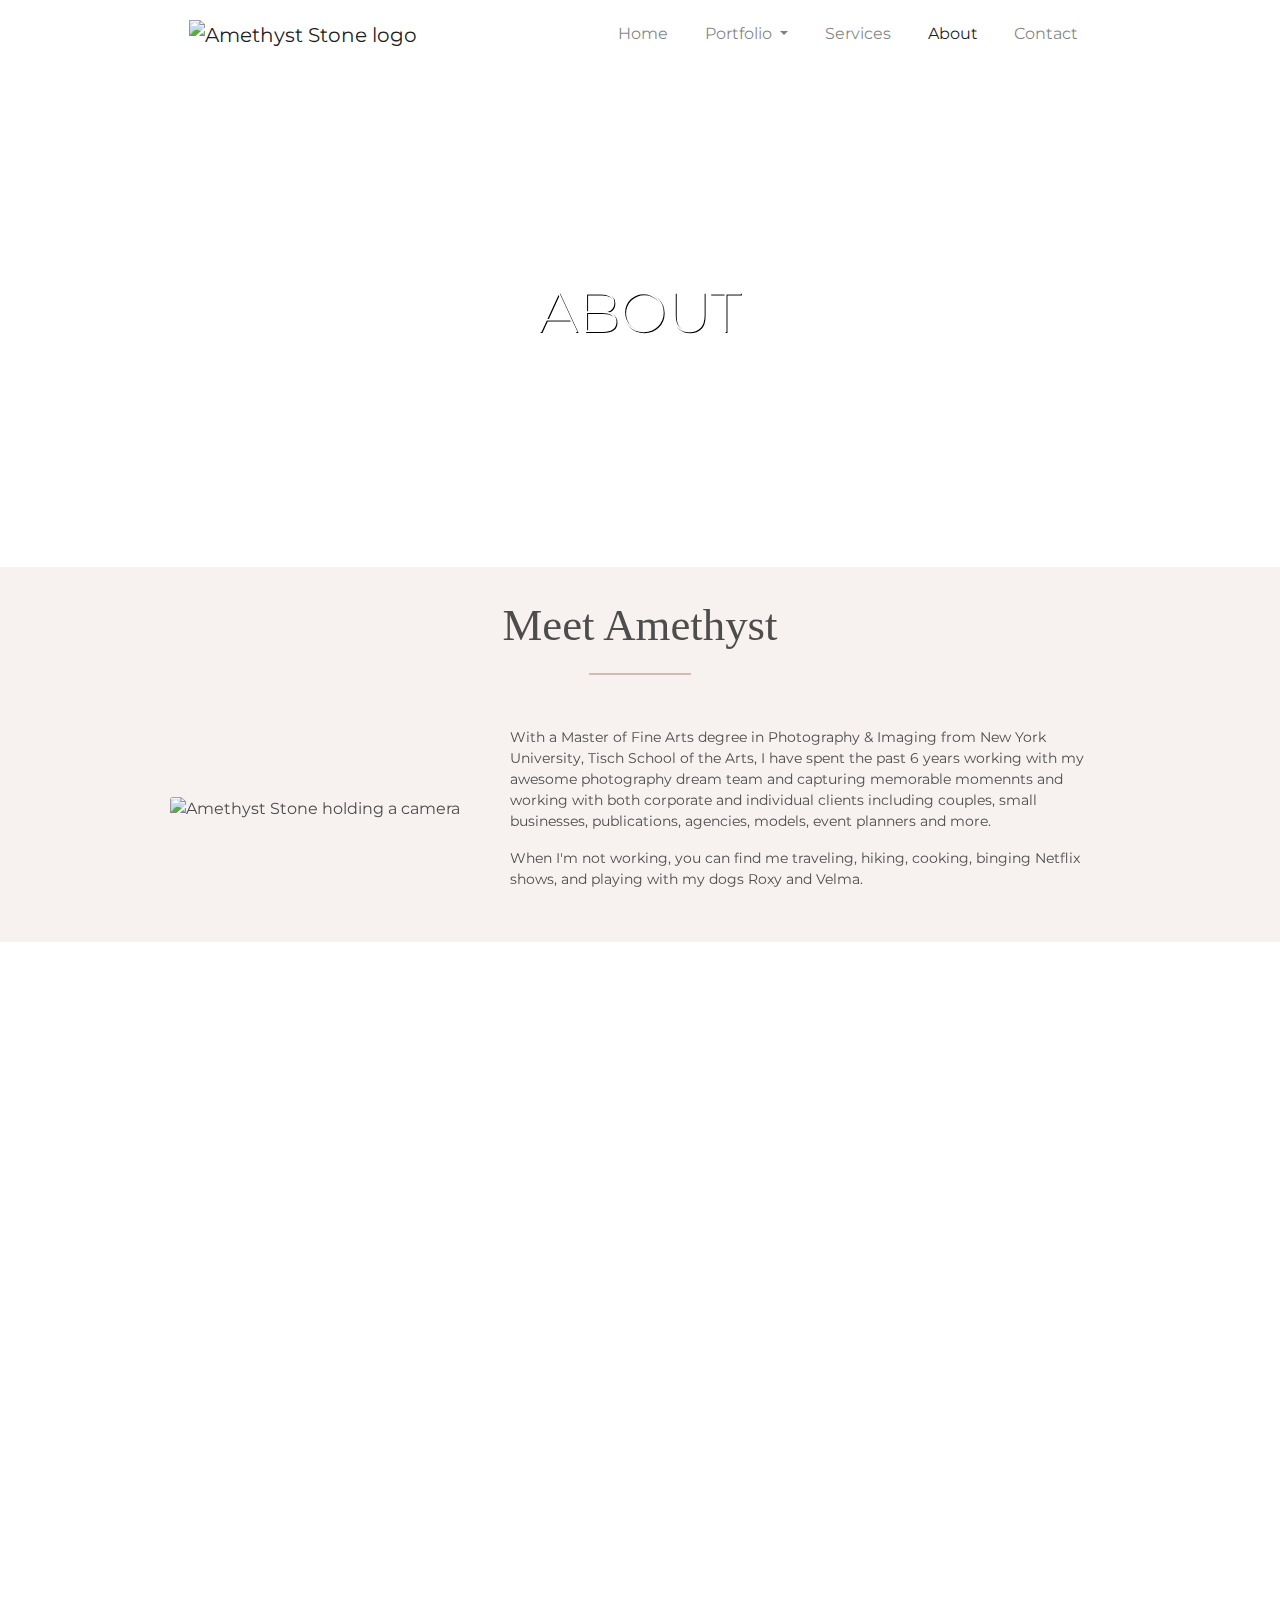
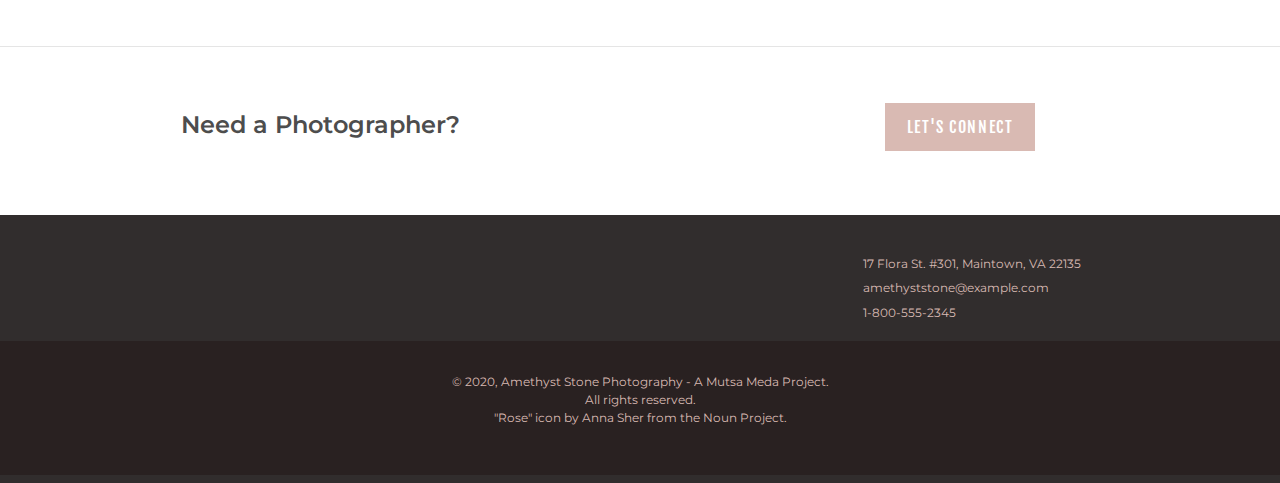
==== commit 42cf3db8: "updated jquery script tag" ====
--- a/about.html
+++ b/about.html
@@ -83,8 +83,8 @@
                 </div>
                 <div class="col-md-6 col-lg-8">
                   <div class="card-body">
-                    <p class="card-text">With a Master of Fine Arts degree in Photography & Imaging from New York University, Tisch School of the Arts, I have spent the past 6 years working with my awesome photography dream team and capturing memoriable momennts and working with both corporate and individual clients including couples, small businesses, publications, agencies, models, event planners and more.</p>
-                    <p class="card-text">When I'm not working, you can find me travelling, hiking, cooking, binging Netflix shows, and playing with my dog Roxy.</p>
+                    <p class="card-text">With a Master of Fine Arts degree in Photography & Imaging from New York University, Tisch School of the Arts, I have spent the past 6 years working with my awesome photography dream team and capturing memorable momennts and working with both corporate and individual clients including couples, small businesses, publications, agencies, models, event planners and more.</p>
+                    <p class="card-text">When I'm not working, you can find me traveling, hiking, cooking, binging Netflix shows, and playing with my dogs Roxy and Velma.</p>
                   </div>
                 </div>
               </div>
@@ -202,8 +202,7 @@
 <!-- Scripts-->
 <!-- ================================================ -->
 
-    <script src="https://code.jquery.com/jquery-3.5.1.slim.min.js" integrity="sha384-DfXdz2htPH0lsSSs5nCTpuj/zy4C+OGpamoFVy38MVBnE+IbbVYUew+OrCXaRkfj" crossorigin="anonymous">
-    </script>
+    <script src="https://cdnjs.cloudflare.com/ajax/libs/jquery/3.5.1/jquery.min.js" integrity="sha512-bLT0Qm9VnAYZDflyKcBaQ2gg0hSYNQrJ8RilYldYQ1FxQYoCLtUjuuRuZo+fjqhx/qtq/1itJ0C2ejDxltZVFg==" crossorigin="anonymous"></script>
     <script src="https://cdn.jsdelivr.net/npm/popper.js@1.16.1/dist/umd/popper.min.js" integrity="sha384-9/reFTGAW83EW2RDu2S0VKaIzap3H66lZH81PoYlFhbGU+6BZp6G7niu735Sk7lN" crossorigin="anonymous">
     </script>
     <script src="https://stackpath.bootstrapcdn.com/bootstrap/4.5.2/js/bootstrap.min.js" integrity="sha384-B4gt1jrGC7Jh4AgTPSdUtOBvfO8shuf57BaghqFfPlYxofvL8/KUEfYiJOMMV+rV" crossorigin="anonymous">
